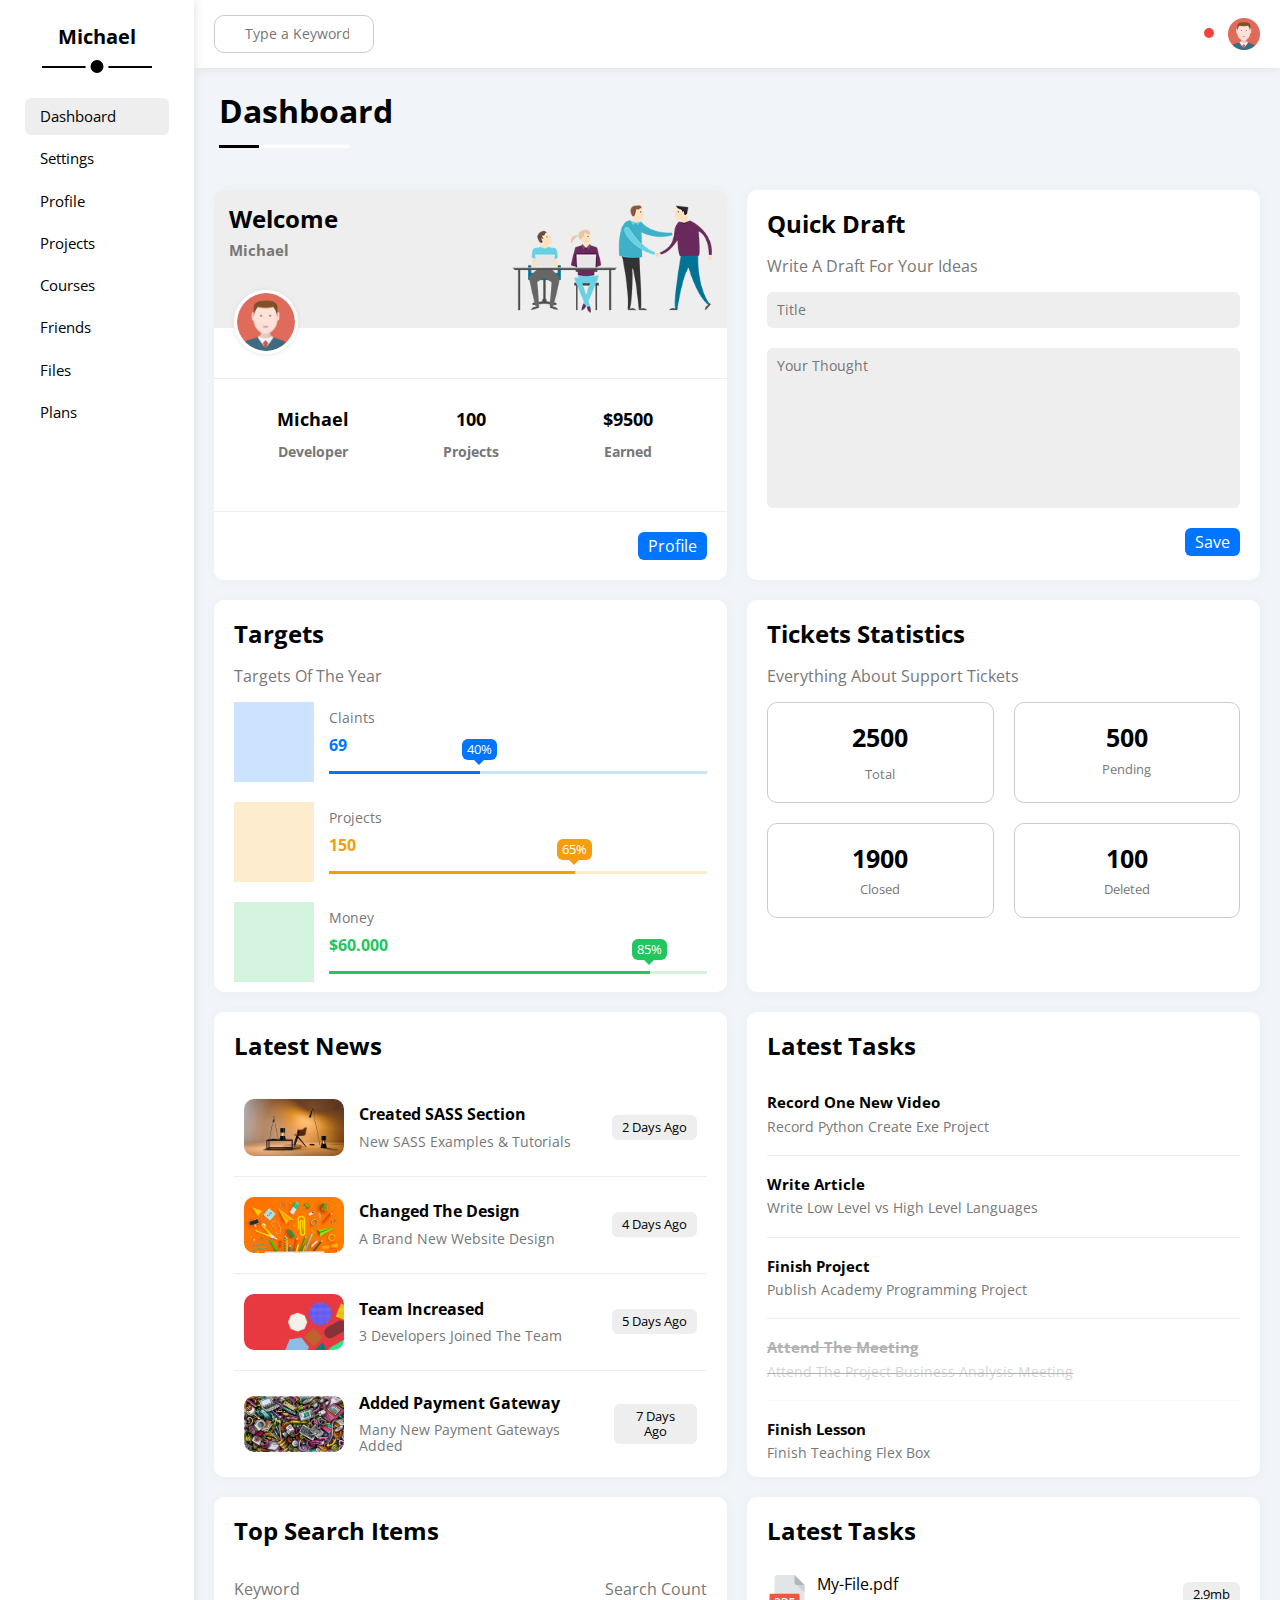
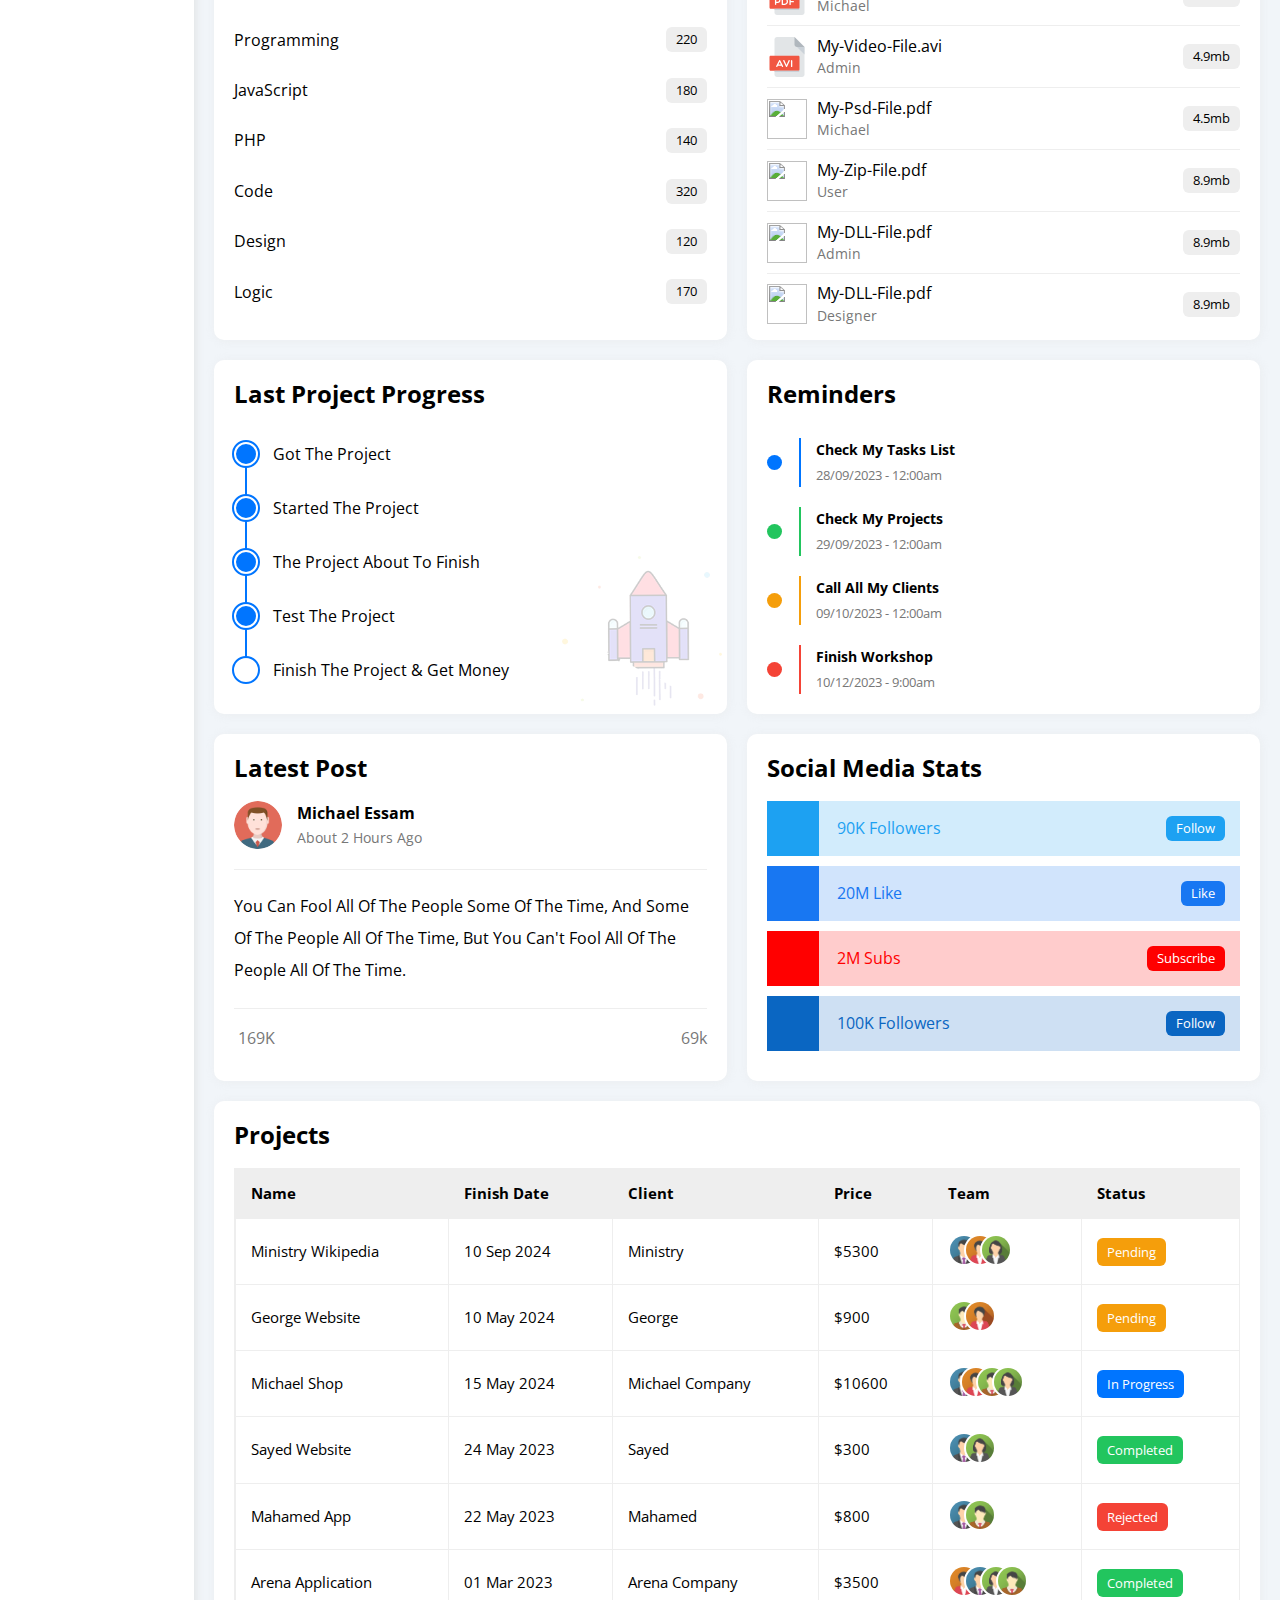
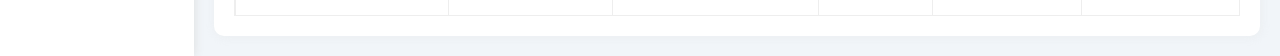
==== index.html @ 34b9e9d9 "Add files via upload" ====
<!DOCTYPE html>
<html lang="en">

<head>
    <meta charset="UTF-8">
    <meta name="viewport" content="width=device-width, initial-scale=1.0">
    <title>Dashboard</title>
    <link rel="stylesheet" href="https://cdnjs.cloudflare.com/ajax/libs/font-awesome/6.4.0/css/all.min.css"
        integrity="sha512-iecdLmaskl7CVkqkXNQ/ZH/XLlvWZOJyj7Yy7tcenmpD1ypASozpmT/E0iPtmFIB46ZmdtAc9eNBvH0H/ZpiBw=="
        crossorigin="anonymous" referrerpolicy="no-referrer" />
    <link rel="stylesheet" href="master.css/normalize.css">
    <link rel="stylesheet" href="master.css/master.css">
    <link rel="stylesheet" href="master.css/framework.css">
    <link href="https://fonts.googleapis.com/css2?family=Open+Sans:wght@300;500&;display=swap" rel="stylesheet">
</head>

<body class="d-flex">
    <!-- sidepar -->
    <div class="side bg-white relative">
        <h2 class="p-0 t-center f-20 m-0">Michael</h2>
        <ul>
            <ul>
                <li>
                    <a href="index.html" class="active  c-black p-10 f-15 d-block br-6"> <i
                            class="fa-regular fa-chart-bar fa-fw"></i>
                        <span>Dashboard</span></a>
                </li>
                <li>
                    <a href="settings.html" class=" c-black p-10 f-15 d-block br-6"><i
                            class="fa-solid fa-gear fa-fw"></i>
                        <span>Settings</span></a>
                </li>
                <li>
                    <a href="profile.html" class=" c-black p-10 f-15 d-block br-6"> <i
                            class=" fa-regular fa-user fa-fw"></i>
                        <span>Profile</span></a>
                </li>
                <li>
                    <a href="projects.html" class="c-black p-10 f-15 d-block br-6"> <i
                            class=" fa-solid fa-diagram-project fa-fw"></i>
                        <span>Projects</span></a>
                </li>
                <li>
                    <a href="courses.html" class="c-black p-10 f-15 d-block br-6"> <i
                            class=" fa-solid fa-graduation-cap fa-fw"></i>
                        <span>Courses</span></a>
                </li>
                <li>
                    <a href="friends.html" class="c-black p-10 f-15 d-block br-6"> <i
                            class=" fa-regular fa-circle-user fa-fw"></i>
                        <span>Friends</span></a>
                </li>
                <li>
                    <a href="files.html" class="c-black p-10 f-15 d-block br-6"> <i
                            class=" fa-regular fa-file fa-fw"></i>
                        <span>Files</span></a>
                </li>
                <li>
                    <a href="plans.html" class="c-black p-10 f-15 d-block br-6"> <i
                            class=" fa-regular fa-credit-card fa-fw"></i>
                        <span>Plans</span></a>
                </li>
            </ul>
    </div>
    <!-- content -->
    <div class="content w-full">
        <header class="bg-white f-space align-c p-15">
            <div class="search relative">

                <input class="br-10 " type="search" placeholder="Type a Keyword ">
            </div>
            <div class="icon f-center"><span class=" relative"><i class="fa-regular fa-bell fa-lg "></i></span>
                <img src="img/avatar.png" alt="">
            </div>
        </header>
        <h1 class=" relative w-full p-20 m-5">Dashboard</h1>
        <div class="container ">
            <div class="wlc br-10 relative shadow">
                <div class="intro bg-eee p-15 f-space">
                    <h2 class="m-0">Welcome <span class="d-block f-15 mt-10 c-777">Michael</span></h2>
                    <img class="hide-mob" src="img/welcome.png" alt="">
                </div>
                <img class=" br-50 absolute" src="img/avatar.png" alt="">
                <div class="pt-50 pb-20 bg-white">
                    <div class=" f-center p-30 gap-20 info mob-block mob-c">
                        <span class="f-18 t-center"> Michael <span
                                class=" mt-15 c-777 f-14 d-block mb-20">Developer</span></span>
                        <span class="f-18 t-center"> 100 <span
                                class=" mt-15 c-777 f-14 d-block mb-20">Projects</span></span>
                        <span class="f-18 t-center"> $9500 <span
                                class=" mt-15 c-777 f-14 d-block mb-20">Earned</span></span>
                    </div>
                    <a href="" class=" bg-blue btn-1 c-white d-block">Profile</a>
                </div>
            </div>
            <div class="quick bg-white br-10 pb-10  p-20 shadow">
                <h2 class="mt-0">Quick Draft</h2>
                <p class="c-777">Write A Draft For Your Ideas</p>
                <form class="" action="">
                    <input class="d-block mb-20 w-full p-10 f-14 bg-eee br-6" type="text" placeholder="Title">
                    <textarea class="d-block mb-20 w-full p-10 f-14 bg-eee br-6" placeholder="Your Thought"></textarea>
                    <input type="submit" value="Save" class="bg-blue btn-1 c-white d-block">
                </form>
            </div>
            <div class="targets bg-white br-10 pb-10  p-20 shadow">
                <h2 class="mt-0">Targets</h2>
                <p class="c-777">Targets Of The Year</p>
                <div class="target-row blue mb-20 align-c">
                    <div class=" icon  f-center"><i class="fa-solid fa-user fa-lg c-blue"></i></div>
                    <div class="info">
                        <p class="c-777 f-14 m-0 ">Claints</p>
                        <p class="f-bold c-blue  mt-10">69</p>
                        <div class="  prog w-full ">
                            <span class="d-block bg-blue relative" style="width: 40%;"><span
                                    class="br-6 bg-blue absolute">40%</span></span>
                        </div>
                    </div>
                </div>
                <div class="target-row mb-20 orange align-c">
                    <div class=" icon  f-center"><i class="fa-solid fa-code fa-lg c-orange"></i></div>
                    <div class="info">
                        <p class="c-777 f-14 m-0 ">
                            Projects</p>
                        <p class="f-bold c-orange mt-10">150</p>
                        <div class="  prog w-full ">
                            <span class="d-block bg-orange relative" style="width: 65%;"><span
                                    class="br-6 bg-orange absolute">65%</span></span>
                        </div>
                    </div>
                </div>
                <div class="target-row green align-c">
                    <div class=" icon  f-center"><i class="fa-solid fa-dollar-sign fa-lg c-green"></i></div>
                    <div class="info">
                        <p class="c-777 f-14 m-0 ">Money</p>
                        <p class="f-bold c-green mt-10">$60.000</p>
                        <div class=" prog w-full ">
                            <span class="d-block bg-green relative" style="width: 85%;"><span
                                    class="br-6 bg-green absolute">85%</span></span>
                        </div>
                    </div>
                </div>
            </div>
            <!-- statistics -->
            <div class="statistics bg-white br-10 pb-10  p-20 shadow">
                <h2 class="mt-0">Tickets Statistics </h2>
                <p class="c-777">Everything About Support Tickets</p>
                <div class="cont gap-20 d-grid ">
                    <div class="box br-10 t-center p-20">
                        <i class="fa-regular fa-rectangle-list fa-2x mb-15 c-orange">
                        </i>
                        <p class="f-bold f-25 m-0">2500</p>
                        <span class="d-block f-13 mt-15 c-777">Total</span>
                    </div>
                    <div class="box br-10 t-center p-20">
                        <i class="fa-solid fa-spinner fa-2x mb-15 c-blue"></i>
                        <p class="f-bold f-25 m-0">500</p>
                        <span class="d-block f-13 mt-10 c-777">Pending</span>
                    </div>
                    <div class="box br-10 t-center p-20">
                        <i class="fa-regular fa-circle-check fa-2x mb-15 c-green"></i>
                        <p class="f-bold f-25 m-0">1900</p>
                        <span class="d-block f-13 mt-10 c-777">Closed</span>
                    </div>
                    <div class="box br-10 t-center p-20">
                        <i class="fa-regular fa-rectangle-xmark fa-2x mb-15 c-red"></i>
                        <p class="f-bold f-25 m-0">100</p>
                        <span class="d-block f-13 mt-10 c-777">Deleted</span>
                    </div>
                </div>
            </div>
            <!-- News -->
            <div class="news bg-white br-10   p-20 shadow">
                <h2 class="mt-0">Latest News</h2>
                <div class="cont">
                    <div class="box align-c gap-15 ">
                        <img class="br-10" src="img/news-01.png" alt="">
                        <div class="text">
                            <p class="f-bold m-0">Created SASS Section</p>
                            <span class="d-block mt-10 f-14 c-777">New SASS Examples & Tutorials</span>
                        </div>
                        <p class="btn-1 f-13 bg-eee w-fit t-center ">2 Days Ago</p>
                    </div>
                    <div class="box align-c gap-15">
                        <img class="br-10" src="img/news-02.png" alt="">
                        <div class="text">
                            <p class="f-bold m-0">Changed The Design</p>
                            <span class="d-block mt-10 f-14 c-777">A Brand New Website Design</span>
                        </div>
                        <p class="btn-1 f-13 bg-eee w-fit t-center ">4 Days Ago</p>
                    </div>
                    <div class="box align-c gap-15">
                        <img class="br-10" src="img/news-03.png" alt="">
                        <div class="text">
                            <p class="f-bold m-0">Team Increased</p>
                            <span class="d-block mt-10 f-14 c-777">3 Developers Joined The Team</span>
                        </div>
                        <p class=" btn-1 f-13 bg-eee w-fit t-center ">5 Days Ago</p>
                    </div>
                    <div class="box align-c gap-15 ">
                        <img class="br-10" src="img/news-04.png" alt="">
                        <div class="text">
                            <p class="f-bold m-0">Added Payment Gateway</p>
                            <span class="d-block mt-10 f-14 c-777">Many New Payment Gateways Added</span>
                        </div>
                        <p class=" btn-1 f-13 bg-eee w-fit t-center ">7 Days Ago</p>
                    </div>
                </div>
            </div>
            <!-- Tasks -->
            <div class="tasks bg-white br-10 pb-10  p-20 shadow">
                <h2 class="mt-0">Latest Tasks </h2>
                <div class="box f-space align-c mb-5">
                    <div class="text">
                        <p class="f-bold f-15 mb-5">Record One New Video</p>
                        <span class="c-777 f-14">Record Python Create Exe Project</span>
                    </div>
                    <i class="fa-regular fa-trash-can delete "></i>
                </div>
                <div class="box f-space align-c mb-5">
                    <div class="text">
                        <p class="f-bold mb-5 f-15 ">Write Article</p>
                        <span class="c-777 f-14">Write Low Level vs High Level Languages</span>
                    </div>
                    <i class="fa-regular fa-trash-can delete "></i>
                </div>
                <div class="box f-space align-c mb-5">
                    <div class="text">
                        <p class="f-bold f-15 mb-5">Finish Project</p>
                        <span class="c-777 f-14">Publish Academy Programming Project</span>
                    </div>
                    <i class="fa-regular fa-trash-can delete "></i>
                </div>
                <div class="box f-space align-c mb-5">
                    <div class="text">
                        <p class="f-bold f-15 mb-5">Attend The Meeting</p>
                        <span class="c-777 f-14">Attend The Project Business Analysis Meeting</span>
                    </div>
                    <i class="fa-regular fa-trash-can delete "></i>
                </div>
                <div class="box f-space align-c mb-5">
                    <div class="text">
                        <p class="f-bold f-15 mb-5">Finish Lesson</p>
                        <span class="c-777 f-14">Finish Teaching Flex Box</span>
                    </div>
                    <i class="fa-regular fa-trash-can delete "></i>
                </div>
            </div>
            <!-- Search Items -->
            <div class="search-items bg-white br-10 pb-10  p-20 shadow">
                <h2 class="mt-0">Top Search Items </h2>
                <div class="search-row-head f-space align-c c-777">
                    <p>Keyword</p>
                    <span>Search Count</span>
                </div>
                <div class="search-row f-space align-c ">
                    <p>Programming</p>
                    <span class="btn-1 f-13 bg-eee">220</span>
                </div>
                <div class="search-row f-space align-c ">
                    <p>JavaScript</p>
                    <span class="btn-1 f-13 bg-eee">180</span>
                </div>
                <div class="search-row f-space align-c ">
                    <p>PHP</p>
                    <span class="btn-1 f-13 bg-eee">140</span>
                </div>
                <div class="search-row f-space align-c ">
                    <p>Code</p>
                    <span class="btn-1 f-13 bg-eee">320</span>
                </div>
                <div class="search-row f-space align-c ">
                    <p>Design</p>
                    <span class="btn-1 f-13 bg-eee">120</span>
                </div>
                <div class="search-row f-space align-c ">
                    <p>Logic</p>
                    <span class="btn-1 f-13 bg-eee">170</span>
                </div>
            </div>
            <!-- Uploads -->
            <div class="uploads bg-white br-10 pb-10  p-20 shadow">
                <h2 class="mt-0">Latest Tasks </h2>
                <div class="cont">
                    <div class="box align-c f-space ">
                        <div class=" d-flex">
                            <img src="img/pdf.svg" alt="">
                            <div class="text">
                                <p class=" m-0">My-File.pdf</p>
                                <span class="d-block mt-5 f-14 c-777">Michael</span>
                            </div>
                        </div>
                        <p class="btn-1 f-13 bg-eee w-fit t-center ">2.9mb</p>
                    </div>
                    <div class="box align-c f-space">
                        <div class=" d-flex">
                            <img src="img/avi.svg" alt="">
                            <div class="text">
                                <p class=" m-0">My-Video-File.avi</p>
                                <span class="d-block mt-5 f-14 c-777">Admin</span>
                            </div>
                        </div>
                        <p class="btn-1 f-13 bg-eee w-fit t-center ">4.9mb</p>
                    </div>
                    <div class="box align-c f-space">
                        <div class=" d-flex">
                            <img src="img/Psd.svg" alt="">
                            <div class="text">
                                <p class=" m-0">My-Psd-File.pdf</p>
                                <span class="d-block mt-5 f-14 c-777">Michael</span>
                            </div>
                        </div>
                        <p class=" btn-1 f-13 bg-eee w-fit t-center ">4.5mb</p>
                    </div>
                    <div class="box align-c f-space ">
                        <div class=" d-flex">
                            <img src="img/Zip.svg" alt="">
                            <div class="text">
                                <p class=" m-0">My-Zip-File.pdf</p>
                                <span class="d-block mt-5 f-14 c-777">User</span>
                            </div>
                        </div>
                        <p class=" btn-1 f-13 bg-eee w-fit t-center ">8.9mb</p>
                    </div>
                    <div class="box align-c f-space ">
                        <div class=" d-flex">
                            <img src="img/DLL.svg" alt="">
                            <div class="text">
                                <p class=" m-0">My-DLL-File.pdf</p>
                                <span class="d-block mt-5 f-14 c-777">Admin</span>
                            </div>
                        </div>
                        <p class=" btn-1 f-13 bg-eee w-fit t-center ">8.9mb</p>
                    </div>
                    <div class="box align-c f-space ">
                        <div class=" d-flex">
                            <img src="img/Eps.svg" alt="">
                            <div class="text">
                                <p class=" m-0">My-DLL-File.pdf</p>
                                <span class="d-block mt-5 f-14 c-777">Designer</span>
                            </div>
                        </div>
                        <p class=" btn-1 f-13 bg-eee w-fit t-center ">8.9mb</p>
                    </div>

                </div>
            </div>
            <!-- Last Project  -->
            <div class="last-project bg-white br-10 p-20 pb-15 shadow relative">
                <h2 class="mt-0 ">Last Project Progress</h2>
                <ul class="relative">
                    <li class="p-15 align-c ">Got The Project</li>
                    <li class="p-15 align-c ">Started The Project</li>
                    <li class="p-15 align-c ">The Project About To Finish</li>
                    <li class="p-15 align-c ">Test The Project</li>
                    <li class="p-15 align-c ">Finish The Project & Get Money</li>
                </ul>
                <img class="absolute hide-mob" src="img/project.png" alt="">
            </div>
            <!-- Reminders -->
            <div class="reminders bg-white br-10 p-20 shadow">
                <h2 class="mt-0 mb-30">Reminders</h2>
                <div class="reminders-row align-c mb-20 mt-15">
                    <div class="box-one">
                        <div class="ball bg-blue"></div>
                    </div>
                    <div class="reminders-txt ">
                        <p class="f-bold f-14 m-0 ">Check My Tasks List</p>
                        <span class="d-block c-777 f-13 mt-10">28/09/2023 - 12:00am</span>
                    </div>
                </div>
                <div class="reminders-row align-c mb-20">
                    <div class="box-two">
                        <div class="ball bg-green"></div>
                    </div>
                    <div class="reminders-txt ">
                        <p class="f-bold f-14 m-0 ">Check My Projects</p>
                        <span class="d-block c-777 f-13 mt-10">29/09/2023 - 12:00am</span>
                    </div>
                </div>
                <div class="reminders-row align-c mb-20">
                    <div class="box-three">
                        <div class="ball bg-orange"></div>
                    </div>
                    <div class="reminders-txt ">
                        <p class="f-bold f-14 m-0 ">Call All My Clients</p>
                        <span class="d-block c-777 f-13 mt-10">09/10/2023 - 12:00am</span>
                    </div>
                </div>
                <div class="reminders-row align-c ">
                    <div class="box-four">
                        <div class="ball bg-red"></div>
                    </div>
                    <div class="reminders-txt ">
                        <p class="f-bold f-14 m-0 ">Finish Workshop</p>
                        <span class="d-block c-777 f-13 mt-10">10/12/2023 - 9:00am</span>
                    </div>
                </div>
            </div>
            <!-- Post -->
            <div class="post  bg-white br-10 p-20 shadow">
                <h2 class="mt-0 ">Latest Post</h2>
                <div class="acc align-c">
                    <img class="br-50 mr-15" src="img/avatar.png" alt="">
                    <div class="acc-name">
                        <p class="f-bold m-0 mb-5">Michael Essam</p>
                        <span class="c-777 f-14 ">About 2 Hours Ago</span>
                    </div>
                </div>
                <p class="pt-20 pb-20 mt-20 mb-20 mob-c">
                    You Can Fool All Of The People Some Of The Time, And Some Of The People All Of The Time, But You
                    Can't Fool All Of The People All Of The Time.
                </p>
                <div class="likes f-space m-0 p-0 ">
                    <p class="c-777 m-0 "><span><i class="fa-regular fa-heart"></i></span>169K</p>
                    <p class="c-777 m-0"><span><i class="fa-regular fa-comments"></i></span>69k</p>
                </div>
            </div>
            <!-- Social Media -->
            <div class="social-media  bg-white br-10 p-20 shadow">
                <h2 class="mt-0 ">Social Media Stats</h2>
                <div class="box twitter relative align-c w-full  f-space pl-10 mb-10">
                    <i class="fa-brands fa-twitter fa-2x c-white h-full f-center absolute p-15"></i>
                    <span>90K Followers</span>
                    <a class="btn-1 c-white f-13" href="">Follow</a>
                </div>
                <div class="box facebook relative align-c w-full  f-space pl-10 mb-10">
                    <i class="fa-brands fa-facebook-f fa-2x c-white h-full f-center absolute p-15"></i>
                    <span>20M Like</span>
                    <a class="btn-1 c-white f-13" href="">Like</a>
                </div>
                <div class="box youtube relative align-c w-full  f-space pl-10 mb-10">
                    <i class="fa-brands fa-youtube fa-2x c-white h-full f-center absolute p-15"></i>
                    <span>2M Subs</span>
                    <a class="btn-1 c-white f-13" href="">Subscribe</a>
                </div>
                <div class="box linkedin relative align-c w-full  f-space pl-10 mb-10">
                    <i class="fa-brands fa-linkedin fa-2x c-white h-full f-center absolute p-15"></i>
                    <span>100K Followers</span>
                    <a class="btn-1 c-white f-13" href="">Follow</a>
                </div>
            </div>
        </div>
        <!-- table -->
        <div class="projects bg-white p-20 br-10 m-20 shadow">
            <h2 class="mt-0 ">Projects</h2>
            <div class="responsive">
                <table class="f-15 w-full">
                    <thead>
                        <tr>
                            <th class="bg-eee">Name</th>
                            <th class="bg-eee">Finish Date</th>
                            <th class="bg-eee">Client</th>
                            <th class="bg-eee">Price</th>
                            <th class="bg-eee">Team</th>
                            <th class="bg-eee">Status</th>
                        </tr>
                    </thead>
                    <tbody>
                        <tr>
                            <td>Ministry Wikipedia</td>
                            <td>10 Sep 2024</td>
                            <td>Ministry</td>
                            <td>$5300</td>
                            <td>
                                <img src="img/team-01.png" alt="">
                                <img src="img/team-04.png" alt="">
                                <img src="img/team-02.png" alt="">
                            </td>
                            <td><span class="btn-1 c-white f-13 bg-orange">Pending</span></td>
                        </tr>
                        <tr>
                            <td>George Website </td>
                            <td>10 May 2024</td>
                            <td>George</td>
                            <td>$900</td>
                            <td><img src="img/team-03.png" alt="">
                                <img src="img/team-04.png" alt="">
                            </td>
                            <td><span class="btn-1 c-white f-13 bg-orange">Pending</span></td>
                        </tr>
                        <tr>
                            <td>Michael Shop</td>
                            <td>15 May 2024</td>
                            <td>Michael Company</td>
                            <td>$10600</td>
                            <td><img src="img/team-01.png" alt=""><img src="img/team-04.png" alt="">
                                <img src="img/team-03.png" alt=""> <img src="img/team-02.png" alt="">
                            </td>
                            <td><span class="btn-1 c-white f-13 bg-blue"> In Progress</span></td>
                        </tr>
                        <tr>
                            <td>Sayed Website</td>
                            <td>24 May 2023</td>
                            <td>Sayed</td>
                            <td>$300</td>
                            <td><img src="img/team-01.png" alt="">
                                <img src="img/team-02.png" alt="">
                            </td>
                            <td><span class="btn-1 c-white f-13 bg-green"> Completed</span></td>
                        </tr>
                        <tr>
                            <td>Mahamed App</td>
                            <td>22 May 2023</td>
                            <td>Mahamed</td>
                            <td>$800</td>
                            <td><img src="img/team-01.png" alt="">
                                <img src="img/team-03.png" alt="">
                            </td>
                            <td><span class="btn-1 c-white f-13 bg-red"> Rejected</span></td>
                        </tr>
                        <tr>
                            <td>Arena Application</td>
                            <td>01 Mar 2023</td>
                            <td>Arena Company</td>
                            <td>$3500</td>
                            <td><img src="img/team-04.png" alt="">
                                <img src="img/team-01.png" alt="">
                                <img src="img/team-02.png" alt="">
                                <img src="img/team-03.png" alt="">
                            </td>
                            <td><span class="btn-1 c-white f-13 bg-green"> Completed</span></td>
                        </tr>
                    </tbody>
                </table>
            </div>
        </div>
    </div>
</body>

</html>
---- master.css/master.css ----
* {
    box-sizing: border-box;
}

li {
    display: list-item;
    text-align: -webkit-match-parent;
}

ul {
    list-style: none;
    padding: 0;
}

::-webkit-scrollbar {
    width: 14px;
}

::-webkit-scrollbar-track {
    background-color: white;
}

::-webkit-scrollbar-thumb {
    background-color: var(--blue-color);
    transition: .3s;
}

::-webkit-scrollbar-thumb:hover {
    background-color: var(--blue-alt-color);
}

body {
    font-family: "Open Sans", sans-serif;
    margin: 0;
    background-color: #f1f5f9
}

:root {
    --blue-color: #0075ff;
    --blue-alt-color: #0d69d5;
    --orange-color: #f59e0b;
    --green-color: #22c55e;
    --red-color: #f44336;
    --grey-color: #888;
}

html {
    scroll-behavior: smooth;
}

ul {
    list-style: none;
    margin: 0;
    padding: 0;
}

a {
    text-decoration: none;
}

.container {
    display: grid;
    grid-template-columns: repeat(auto-fill, minmax(450px, 1fr));
    gap: 20px;
    margin-left: 20px;
    margin-right: 20px;
    margin-top: 40px;
    margin-bottom: 20px;
}

@media(max-width:768px) {
    .container {
        grid-template-columns: minmax(200px, 1fr);
        margin-left: 10px;
        margin-right: 10px;
    }
}


/* side par */
.side {
    width: 220px;
    box-shadow: 0 0 10px #DDD;
    padding: 25px;
    transition: .4s;
}

@media(max-width:767px) {
    .side {
        width: fit-content;
        text-align: center;
        padding: 25px 5px;
    }
}

.side>h2 {
    margin-bottom: 50px;
    position: relative;
}

.side h2::before,
.side h2::after {
    content: "";
    position: absolute;
    left: 50%;
    transform: translateX(-50%);
    background-color: black;
}

.side h2::before {
    height: 2px;
    width: 110px;
    bottom: -20px;
}

.side h2::after {
    width: 13px;
    height: 13px;
    border-radius: 50%;
    border: white solid 5px;
    bottom: -30px;
}

.side ul {
    flex-wrap: wrap;
}

@media(max-width:767px) {
    .side>h2 {
        font-size: 13px;
    }

    .side h2::before,
    .side h2::after {
        display: none;
    }
}

.side ul li a {
    margin-bottom: 5px;
    transition: .4s;
}

.side ul li a span {
    transition: .4s;
}

.side ul li a:hover {
    background-color: #eee;
}

.side ul li .active {
    background-color: #eee;
}

.side ul li a i {
    margin-right: 5px;
}

@media(max-width:767px) {
    .side ul li a span {
        display: none;
    }
}

/* <!-- content --> */
.content {
    overflow: hidden;
}

.content header {
    box-shadow: 0 0 10px #DDD;
}

.content header input {
    border: 1px solid #ccc;
    width: 160px;
    transition: 0.3s;
    padding: 10px;
    padding-left: 30px;
    margin-left: 5px;
    font-size: 14px;
}

.content header .search::before {
    font-family: var(--fa-style-family-classic);
    content: "\f002";
    font-weight: 900;
    position: absolute;
    color: var(--grey-color);
    top: 50%;
    transform: translateY(-50%);
    left: 15px;
    font-size: 14px;
}

.content header input:focus::placeholder {
    opacity: 0;
}

.content header input:focus {
    outline: none;
    width: 190px;
}

.content header .icon {
    gap: 20px;
    margin-right: 5px;
}

.content header .icon span {
    cursor: pointer;
}

.content header .icon span::after {
    content: "";
    top: -6px;
    position: absolute;
    right: -6px;
    background-color: var(--red-color);
    width: 10px;
    height: 10px;
    border-radius: 50%;
}

.content header .icon img {
    width: 32px;
    cursor: pointer;
    height: 32px;
}

/* title */
.content>h1 {
    width: 99%;
}

.content>h1::before,
.content>h1::after {
    content: "";
    height: 3px;
    position: absolute;
    bottom: 2px;
    left: 20px;
}

.content>h1::before {
    background-color: white;
    width: 130px;
}

.content>h1::after {
    background-color: black;
    width: 40px;
}

/* wlc */
.wlc {
    overflow: hidden;
}

.wlc .intro img {
    width: 200px;

}

.wlc>img {
    width: 64px;
    height: 64px;
    border: solid white 3px;
    top: 100px;
    left: 20px;
    box-shadow: 0 0 5px #DDD;
}

.wlc .info {
    margin-bottom: 20px;
    border-top: solid #eee 1px;
    border-bottom: solid #eee 1px;
}

.wlc .info>span {
    flex: 1;
    font-weight: bold;
}

.wlc a {
    margin: 0 20px 0px auto;
    transition: .3s;
}

.wlc a:hover {
    background-color: var(--blue-alt-color);
}

@media(max-width:767px) {
    .wlc>img {
        top: 85px;
        left: 50%;
        transform: translateX(-50%);
    }

    .wlc .intro {
        padding-bottom: 50px;
    }
}

/* quick */
.quick form input[type="text"],
.quick form textarea,
.quick form input[type="submit"] {
    border: none;
}

.quick form textarea {
    min-height: 160px;
    resize: none;
}

.quick form input[type="text"]:focus,
.quick form textarea:focus {
    outline: none;
}

.quick form input[type="text"]:focus::placeholder,
.quick form textarea:focus::placeholder {
    opacity: 0;
}

.quick form input[type="submit"] {
    margin: 0 0px 0px auto;
    transition: .3s;
    cursor: pointer;
}

.quick form input[type="submit"]:hover {
    background-color: var(--blue-alt-color);
}

/* target */
.targets .target-row .icon {
    width: 80px;
    height: 80px;
    margin-right: 15px;
}

.targets .target-row .info {
    flex: 1;
}

.targets .target-row .info .prog {
    height: 3px;
}

.targets .target-row .info .prog>span {

    height: 100%;
    left: 0;
}

.targets .target-row .info .prog>span span {
    right: -16.9px;
    top: -32px;
    padding: 3px 5px;
    color: white;
    font-size: 13px;
}

.targets .target-row .info .prog>span span::after {
    content: "";
    position: absolute;
    right: 13px;
    bottom: -10px;

    border-width: 5px;
    border-style: solid;
}

.blue .prog>span span::after {
    border-top-color: var(--blue-color);
}

.orange .prog>span span::after {
    border-top-color: var(--orange-color);
}

.green .prog>span span::after {
    border-top-color: var(--green-color);
}

.blue .prog,
.blue .icon {
    background-color: rgb(0 117 255 / 20%);
}

.orange .prog,
.orange .icon {
    background-color: rgb(245 158 11 / 20%);
}

.green .prog,
.green .icon {
    background-color: rgb(34 197 94 / 20%);
}

/* statistics */
.statistics .cont {
    grid-template-columns: repeat(auto-fill, minmax(200px, 1fr));
}

@media (min-width:917px) {
    .statistics .cont {
        grid-template-columns: repeat(2, 1fr);
    }
}

.statistics .cont .box {
    border: 1px solid #ccc;
}

/* news */
.news img {
    width: 100px;

}

.news .box {
    padding: 20px 10px;
    border-bottom: 1px solid #eee;
}

.news .box:last-child {
    border: none;
    padding-bottom: 0;
}

.news .box .text {
    flex-grow: 2;
}

@media (max-width:767px) {
    .news .box {
        flex-direction: column;
        text-align-last: center;
    }

    .news .box>p {
        margin: 0;
    }
}

/* <!-- Tasks --> */
.tasks .box:not(:last-of-type) {
    border-bottom: solid 1px #eee;
    padding-bottom: 20px;
}

.tasks .box:nth-child(5) {
    opacity: .3;
}

.tasks .box:nth-child(5) .text {
    text-decoration: line-through;
}

.tasks .delete {
    margin-right: 10px;
    transition: .4s;
    cursor: pointer;
}

.tasks .delete:hover {
    color: var(--red-color);
}

/* <!-- uploads --> */
.uploads .box {
    padding: 5px 0;
    border-bottom: 1px solid #eee;
}

.uploads .box img {
    width: 40px;
    height: 40px;
    margin-right: 10px;
}

.uploads .box:last-child {
    border: none;
    padding-bottom: 0;
}

/* <!-- Last Project  --> */
.last-project {
    padding-bottom: 0;
}

.last-project ul::before {
    content: "";
    height: 80%;
    position: absolute;
    width: 2px;
    left: 11px;
    top: 22px;
    background-color: var(--blue-color);
}

.last-project ul li {
    padding-left: 0;
}

.last-project ul li::before {
    content: "";
    width: 20px;
    height: 20px;
    display: inline-block;
    background-color: var(--blue-color);
    border-radius: 50%;
    border: white solid 2px;
    outline: solid var(--blue-color) 2px;
    margin-right: 15px;
    z-index: 1;
}

.last-project ul li:last-of-type:before {
    background-color: white;
}

.last-project ul li:nth-child(4):before {
    animation: ball 1.7s infinite linear;
}

.last-project img {
    right: 5px;
    bottom: 5px;
    width: 160px;
    opacity: 0.2;
}

/* reminders */
.reminders .box-one,
.reminders .box-two,
.reminders .box-three,
.reminders .box-four {
    padding: 17px;
    padding-left: 0;
    margin-right: 15px;
    border-right: solid 2px;
}

.reminders .box-one {
    border-color: var(--blue-color);
}

.reminders .box-two {
    border-color: var(--green-color);
}

.reminders .box-three {
    border-color: var(--orange-color);
}

.reminders .box-four {
    border-color: var(--red-color);
}

.reminders .ball {
    width: 15px;
    height: 15px;
    border-radius: 50%;

}

/* <!-- Post --> */


.post .acc img {
    width: 48px;
    height: 48px
}

.post>p {
    min-height: 140px;
    border-top: solid #EEE 1px;
    border-bottom: solid #EEE 1px;
    line-height: 2;

}

.post .likes i {
    margin-right: 4px;
}

/* <!-- Social Media --> */
.social-media .box {
    padding: 15px 15px 15px 70px;
}

.social-media .box i {
    left: 0;
    top: 0;
    width: 52px;
    transition: 0.3s;
}

.social-media .box i:hover {
    transform: rotate(5deg);
}

.social-media .twitter {
    background-color: rgb(29 161 242 / 20%);
}

.social-media .twitter i,
.social-media .twitter a {
    background-color: #1da1f2;
}

.social-media .twitter span {
    color: #1da1f2;
}

.social-media .facebook {
    background-color: rgb(24 119 242 / 20%);
}

.social-media .facebook i,
.social-media .facebook a {
    background-color: #1877f2;
}

.social-media .facebook span {
    color: #1877f2;
}

.social-media .youtube {
    background-color: rgb(255 0 0 / 20%);
}

.social-media .youtube i,
.social-media .youtube a {
    background-color: #ff0000;
}

.social-media .youtube span {
    color: #ff0000;
}

.social-media .linkedin {
    background-color: rgb(10 102 194 / 20%);
}

.social-media .linkedin i,
.social-media .linkedin a {
    background-color: #0a66c2;
}

.social-media .linkedin span {
    color: #0a66c2;
}

/* <!-- table --> */

.projects .responsive {
    overflow-x: auto;
}

.projects .responsive table {
    border: solid #EEE 0.5px;
    min-width: 1000px;
    border-spacing: 0;
}

td,
th {
    padding: 15px;
    border-top: #eee solid 1px;
    border-left: 1px solid #eee;
    text-align: left;
    transition: 0.3s;
}

table td img {
    width: 32px;
    height: 32px;
    border-radius: 50%;
    padding: 2px;
    background-color: white;
}

table td img:not(:first-child) {
    margin-left: -20px;
}

.projects tbody tr:hover td {
    background-color: #faf7f7;
}

/* end index */
/* start settings */
.toggle-chack {
    -webkit-appearance: none;
    appearance: none;
}

.toggle-switch {
    width: 78px;
    height: 32px;
    border-radius: 16px;
    background-color: #ccc;
    position: relative;
    cursor: pointer;
    transition: 0.4s;
}

.toggle-switch::before {
    font-family: var(--fa-style-family-classic);
    content: "\f00d";
    font-weight: 900;
    position: absolute;
    left: 4px;
    width: 24px;
    height: 24px;
    border-radius: 50%;
    background-color: white;
    display: flex;
    justify-content: center;
    align-items: center;
    top: 4px;
    color: #aaa;
    transition: 0.4s;
}

.toggle-chack:checked+.toggle-switch {
    background-color: var(--blue-color);
}

.toggle-chack:checked+.toggle-switch::before {
    content: "\f00c";
    color: var(--blue-color);
    left: 50px;
}

/* <!-- start Site Control --> */
.control .close-message {
    width: 100%;
    height: 150px;
    margin-top: 15px;
    resize: none;
    font-size: 13px;
    border: 1px solid #eee;
}

.control .close-message:focus {
    outline: none;
}

.control .close-message:focus::placeholder {
    color: transparent;
}

/* <!-- end Site Control --> */
/* <!-- start General Info --> */
.general input {
    border: solid #eee 1px;
}

.general input::placeholder {
    font-size: 13px;
    color: #777;
}

.general input:focus {
    outline: none;
}

.general .email {
    cursor: no-drop;
    background-color: #f0f4f8;
    color: #bbb;
    display: inline-flex;
    width: calc(100% - 80px);
}

/* <!-- end General Info --> */

/* <!-- start Security Info --> */
.security-info>div:nth-last-child(2) {
    border-top: #eee 1px solid;
    border-bottom: #eee 1px solid;
    padding-top: 15px;
    padding-bottom: 15px;
}

/* <!-- end Security Info --> */
/* <!-- start Social Info --> */
.social-info input {
    border: #ccc solid 1px;
    border-radius: 0 6px 6px 0;
    height: 40px;
    padding-left: 10px;
    background-color: #f6f6f6;
}

.social-info input:focus {
    outline: none;
}

.social-info i {
    background-color: #f6f6f6;
    border-radius: 6px 0 0 6px;
    border: #ccc solid 1px;
    width: 40px;
    height: 40px;
    border-right: none;
    transition: .4s;
}

.social-info input::placeholder {
    font-size: 14px;
}

.social-info>div:focus-within i {
    color: black;
}

/* <!-- end Social Info --> */
/* <!-- start Widgets Control --> */
.widgets-control input[type="checkbox"] {
    -webkit-appearance: none;
    appearance: none;
}

.widgets-control label {
    padding-left: 30px;
    cursor: pointer;
}

.widgets-control label::before,
.widgets-control label::after {
    transition: .4s;
    border-radius: 4px;
    left: -3px;
    top: 6px;
    width: 14px;
    height: 14px;
    position: absolute;
}

.widgets-control label::before {
    content: "";
    border: var(--grey-color) 2px solid;
    left: -3px;
    top: 6px;
}

.widgets-control label::after {
    font-family: var(--fa-style-family-classic);
    content: "\f00c";
    font-weight: 900;
    display: flex;
    justify-content: center;
    align-items: center;
    color: white;
    font-size: 12px;
    width: 18px;
    height: 18px;
    transform: scale(0) rotate(360deg);
    background-color: var(--blue-color);
}

.widgets-control input[type="checkbox"]:checked+label:after {
    transform: scale(1);
}

.widgets-control input[type="checkbox"]:hover+label::before {
    border-color: var(--blue-alt-color);
}

/* <!-- end Widgets Control --> */
/* <!-- start Backup Manager--> */
.backup-manager input[type="radio"] {
    -webkit-appearance: none;
    appearance: none;
}

.backup-manager .date label {
    cursor: pointer;
}

.backup-manager .date label::before,
.backup-manager .date label::after {
    content: "";
    border-radius: 50%;
    position: absolute;
    top: 50%;
    transform: translateY(-50%);
    transition: .4s;
}

.backup-manager .date label::before {
    width: 18px;
    height: 18px;
    border: var(--grey-color) 2px solid;
    left: -10px;
    top: 50%;
    transform: translateY(-50%);
}

.backup-manager .date label::after {
    width: 12px;
    height: 12px;
    background-color: var(--blue-color);
    left: -5px;
    transform: scale(0);
}

.backup-manager .date input[type="radio"]:checked+label::after {
    transform: scale(1) translateY(-50%);
}

.backup-manager .date input[type="radio"]:checked+label::before {
    border-color: var(--blue-color);
}

.backup-manager .servers {
    padding-top: 30px;
    border-top: #eee 1px solid;
}

.backup-manager .servers>div {
    border: solid 2px #EEE;
    transition: 0.4s;
}

.backup-manager .servers>div label {
    cursor: pointer;
}

@media (max-width:767px) {
    .backup-manager .servers {
        flex-wrap: wrap;
        gap: 10px;
        padding-top: 20px;
    }
}

.backup-manager .servers input[type="radio"]:checked+.server {
    border-color: var(--blue-color);
    color: var(--blue-color);
}

/* <!-- end Backup Manager--> */
/* end settings */
/* Start Profile */
/* start overview */

.overview .pro-avatar {
    width: 300px;
    border-right: 1px solid #eee;
}


.overview .pro-avatar img {
    width: 120px;
    height: 120px;
    margin-bottom: 10px;
}

.overview .pro-avatar .level {
    height: 6px;
    overflow: hidden;
    margin: auto;
    width: 70%;
}

@media (max-width:992px) {
    .overview {
        flex-direction: column;
    }

    .overview .pro-avatar {
        border: none;
    }
}

.overview .info-box {
    flex-wrap: wrap;
    transition: .3s;
}

.overview .info-box:not(:last-child) {
    border-bottom: solid #eee 1px;
}

.overview .info-box:hover {
    background-color: #f9f9f9;
}


.overview .info-box>p {
    min-width: 250px;
}

.overview .toggle-switch {
    height: 20px;
}

.overview .toggle-switch::before {
    width: 12px;
    height: 12px;
    font-size: 9px;
}

.overview .toggle-chack:checked+.toggle-switch::before {
    left: 62px;
}

@media (max-width:767px) {
    .overview .pro-avatar {
        border: none;
    }

}

/* end overview */
/* Start other data */
.profile-page {
    padding: 20px;
    padding-top: 40px;
}

.other-data {
    gap: 20px;
}

.other-data .skills {
    flex-grow: 1;
}

.other-data .skills .skill-box {
    padding: 22px 0;
}

.other-data .skills .skill-box:not(:last-child) {
    border-bottom: solid 1px #eee;
}

.other-data .activities {
    flex-grow: 2;
}

.other-data .activities img {
    width: 64px;
    height: 64px;
    margin-right: 12px;
}

.other-data .activities .box {
    padding: 10px 0;
}

.other-data .activities .box:not(:last-child) {
    border-bottom: solid 1px #eee;
}

@media (min-width:992px) {
    .other-data .activities .date {
        text-align: right;
        margin-left: auto;
    }
}

@media (max-width:992px) {
    .profile-page {
        padding: 10px;
        padding-top: 40px;
    }

    .other-data {
        flex-direction: column;
        gap: 0px;
    }


    .other-data .activities .box {
        flex-direction: column;
        justify-content: center;
    }

    .other-data .activities .box img {
        margin: 0;
    }

    .other-data .activities .box .txt,
    .other-data .activities .box .date {
        text-align: center;
    }

    .other-data .activities .box p {
        margin: 12px;
    }

}

/* end other data */
/* end Profile */
/* Start projects */
.project-page {
    padding: 20px;
    padding-top: 40px;
    gap: 20px;
    grid-template-columns: repeat(auto-fill, minmax(500px, 1fr));
}

@media(max-width:768px) {
    .project-page {
        grid-template-columns: minmax(200px, 1fr);
        padding: 10px;
        gap: 10px;
        padding-top: 40px;
    }
}

.project-page .project {
    padding: 10px 15px 0px 15px;
}

.project-page .project p:first-child {
    text-align: right;
    margin-right: -5px;
}

.project-page .project img {
    width: 40x;
    height: 40px;
    border-radius: 50%;
    border: 2px solid white;
}

.project-page .project a:not(:first-child) {
    margin-left: -20px;
}

.project-page .project .teams a:hover {
    z-index: 1000;
    position: relative;
}

.project-page .project .tags {
    display: flex;
    justify-content: flex-end;
    padding-top: 20px;
    padding-bottom: 20px;
    border-top: #eee 1px solid;
    border-bottom: #eee 1px solid;
    gap: 5px;
}

@media (max-width:768px) {
    .project-page .project .tags {
        flex-direction: column;
        gap: 10px;
    }
}

.project-page .project .prog {
    height: 8px;
    width: 200px;
    overflow: hidden;
}

.project-page .project .prog span {
    height: 100%;
}

.project-page .project .info {
    padding: 20px 0;
}

@media (max-width:768px) {
    .project-page .project .info {
        flex-direction: column;
        gap: 15px;
    }
}

/* end projects */
/* start courses */

.courses-page {
    padding: 20px;
    padding-top: 40px;
    gap: 20px;
    grid-template-columns: repeat(auto-fill, minmax(300px, 1fr));
}

@media(max-width:768px) {
    .courses-page {
        grid-template-columns: repeat(auto-fill, minmax(200px, 1fr));
        padding: 10px;
        gap: 10px;
        padding-top: 40px;
    }
}

.courses-page .courses {
    overflow: hidden;
}

.courses-page .courses img:first-child {
    width: 64px;
    height: 64px;
    border-radius: 50%;
    border: 2px solid white;
    position: absolute;
    top: 20px;
    left: 20px;
}

.courses-page .courses .cover {
    width: 100%;
}

.courses-page .courses .text p {
    line-height: 1.8;
}

.courses-page .courses a {
    position: absolute;
    left: 50%;
    transform: translateX(-50%);
    top: -12px;
}

.courses-page .courses .info {
    border-top: solid #Eee 1px;
    padding: 15px 0;
}

/* end courses */
/* start friends */
.friends-page {
    padding: 20px;
    padding-top: 40px;
    gap: 20px;
    grid-template-columns: repeat(auto-fill, minmax(300px, 1fr));
}

@media(max-width:768px) {
    .friends-page {
        grid-template-columns: repeat(auto-fill, minmax(200px, 1fr));
        padding: 10px;
        gap: 10px;
        padding-top: 40px;
    }
}

.friends-page .contact {
    position: absolute;
    left: 12px;
    top: 12px;
}

.friends-page .contact i {
    background-color: #eee;
    border-radius: 50%;
    color: #666;
    font-size: 13px;
    padding: 10px;
    cursor: pointer;
    transition: .4s;
}

.friends-page .contact i:hover {
    background-color: var(--blue-color);
    color: white;
}

.friends-page img {
    width: 100px;
    height: 100px;
    margin: 20px auto 10px;
}

.friends-page .info {
    border-top: #Eee solid 1px;
    border-bottom: #Eee solid 1px;
    padding: 10px 0;
    margin: 15px 0;
    margin-bottom: 5px;
    font-size: 14px;
}

.friends-page .info i {
    margin-right: 5px;
}

.friends-page .info .vip {
    position: absolute;
    top: 25%;
    transform: translateY(-50%);
    right: 5px;
    font-size: 40px;
    opacity: .3;
}

/* start files */
.files-page {
    padding: 20px;
    padding-top: 40px;
    gap: 20px;
    align-items: flex-start;
}

.files-page .files-content {
    flex: 1;
    gap: 20px;
    grid-template-columns: repeat(auto-fill, minmax(230px, 1fr));
}

@media(max-width:768px) {
    .files-page {
        flex-direction: column-reverse;
        gap: 10px;
        align-items: normal;
    }

    .friends-page {
        padding: 10px;
        gap: 10px;
        padding-top: 40px;
    }

}

.files-page .files-content img {
    width: 64px;
    height: 64px;
    margin: 15px auto;
    transition: .3s;
}

.files-page .files-content .box:hover img {
    transform: rotate(6deg);
}

.files-page .files-content .box .info {
    border-top: #eee 1px solid;
}

.files-page .files-stat {
    min-width: 280px;
}

.files-page .files-stat .box {
    border: solid #eee 1px;
}

.files-page .files-stat .size {
    margin-left: auto;
}

.files-page .files-stat .icon {
    width: 40px;
    height: 40px;
    font-size: 16px;
    margin-right: 10px;
    border-radius: 2px;

}

.files-page .files-stat .blue {
    background: rgb(0 117 255 / 20%);
}

.files-page .files-stat .green {
    background: rgb(34 197 94 / 20%);
}

.files-page .files-stat .red {
    background: rgb(244 67 54 / 20%);
}

.files-page .files-stat .orange {
    background: rgb(245 158 11 / 20%);
}

.files-page .files-stat a {
    display: block;
    margin: 15px auto 0 auto;
    transition: .4s;
}

.files-page .files-stat a i {
    margin-right: 5px;
    font-size: 13px;
}

.files-page .files-stat a:hover {
    background-color: var(--blue-alt-color);
}

.files-page .files-stat a:hover i {
    animation: go-up .7s infinite;
}

/* end files */
/* Start Plans */
.plans-page {
    padding: 20px;
    padding-top: 40px;
    gap: 20px;
    grid-template-columns: repeat(auto-fill, minmax(450px, 1fr));
}

@media(max-width:768px) {
    .plans-page {
        grid-template-columns: repeat(auto-fill, minmax(250px, 1fr));
        padding: 10px;
        gap: 10px;
        padding-top: 40px;
    }
}

.plans-page .box {
    border: 3px solid white;
    outline: 3px solid transparent;
}

.plans-page .green .box {
    outline-color: var(--green-color);
}

.plans-page .blue .box {
    outline-color: var(--blue-color);
}

.plans-page .orange .box {
    outline-color: var(--orange-color);
}

.plans-page .box p {
    font-size: 40px;
    width: fit-content;
    margin: 10px auto 0;
}

.plans-page .box p span {
    position: absolute;
    top: -5px;
    left: -20px;
    font-size: 25px;
}

.plans-page ul li {
    padding: 15px 0;
    font-size: 15px;
}

.plans-page ul li i:first-child {
    margin-right: 10px;
    font-size: 18px;
}

.plans-page ul li:not(:last-child) {
    border-bottom: #eee 1px solid;
}

.plans-page ul li .info {
    margin-left: auto;
    color: gray;
}

/* End Plans */
/* end friends */
/* animation */
@keyframes ball {

    0%,
    40%,
    100% {
        background-color: white;
    }

    80% {
        background-color: var(--blue-color);
    }
}

@keyframes go-up {

    0%,
    100% {
        transform: translateY(2px);
    }

    50% {
        transform: translateY(-3px);
    }
}
---- master.css/framework.css ----
:root {
    --blue-color: #0075ff;
    --blue-alt-color: #0d69d5;
    --orange-color: #f59e0b;
    --green-color: #22c55e;
    --red-color: #f44336;
    --grey-color: #888;
}

/* display */
.d-flex {
    display: flex;
}

.d-none {
    display: none;
}

.d-block {
    display: block;
}

/* colors */
.bg-eee {
    background-color: #eee;
}

.bg-white {
    background-color: white;
}

.bg-grey {
    background-color: var(--grey-color);
}

.bg-orange {
    background-color: var(--orange-color);
}

.bg-red {
    background-color: var(--red-color);
}

.bg-green {
    background-color: var(--green-color);
}

.bg-blue {
    background-color: var(--blue-color);
}

.bg-eee {
    background-color: #eee;
}

.c-grey {
    color: var(--grey-color);
}

.c-777 {
    color: #777;
}

.c-black {
    color: black;
}

.c-blue {
    color: var(--blue-color);
}

.c-red {
    color: var(--red-color);
}

.c-orange {
    color: var(--orange-color);
}

.c-green {
    color: var(--green-color);
}

.c-white {
    color: white;
}


/* margin and padding */
.p-5 {
    padding: 5px;
}

.p-15 {
    padding: 15px;
}

.p-10 {
    padding: 10px;
}

.p-20 {
    padding: 20px;
}

.p-25 {
    padding: 25px;
}

.p-30 {
    padding: 30px;
}

.pt-15 {
    padding-top: 15px;
}

.pt-20 {
    padding-top: 20px;
}

.pt-30 {
    padding-top: 30px;
}

.pt-50 {
    padding-top: 50px;
}

.pt-70 {
    padding-top: 70px;
}




.pb-0 {
    padding-bottom: 0px;
}

.pb-10 {
    padding-bottom: 10px;
}

.pb-15 {
    padding-bottom: 15px;
}

.pb-20 {
    padding-bottom: 20px;
}

.pb-25 {
    padding-bottom: 25px;
}

.pb-0 {
    padding-bottom: 0px;
}

.pl-10 {
    padding-left: 10px;
}

.pl-15 {
    padding-left: 15px;
}

.pl-20 {
    padding-left: 20px;
}

.pl-30 {
    padding-left: 30px;
}

.m-0 {
    margin: 0px;
}

.m-5 {
    margin: 5px;
}

.m-15 {
    margin: 15px;
}

.m-20 {
    margin: 20px;
}


.mt-10 {
    margin-top: 10px;
}

.mt-0 {
    margin-top: 0;
}

.mt-5 {
    margin-top: 5px;
}

.mt-15 {
    margin-top: 15px;
}

.mt-20 {
    margin-top: 20px;
}

.mt-30 {
    margin-top: 30px;
}

.mr-15 {
    margin-right: 15px;
}

.mb-0 {
    margin-bottom: 0px;
}

.mb-5 {
    margin-bottom: 5px;
}

.mb-10 {
    margin-bottom: 10px;
}

.mb-15 {
    margin-bottom: 15px;
}

.mb-20 {
    margin-bottom: 20px;
}

.mb-25 {
    margin-bottom: 25px;
}

.mb-30 {
    margin-bottom: 30px;
}




/* fonts */
.f-12 {
    font-size: 12px;
}

.f-13 {
    font-size: 13px;
}

.f-14 {
    font-size: 14px;
}

.f-15 {
    font-size: 15px;
}

.f-14 {
    font-size: 14px;
}

.f-18 {
    font-size: 18px;
}

.f-20 {
    font-size: 20px;
}

.f-25 {
    font-size: 25px;
}

.f-30 {
    font-size: 30px;
}

.f-bold {
    font-weight: bold;
}

/* text */
.t-center {
    text-align: center;
}

/* flex */
.f-space {
    display: flex;
    justify-content: space-between;
}

.align-c {
    display: flex;
    align-items: center;
}

.f-center {
    display: flex;
    justify-content: center;
    align-items: center;
}

.gap-5 {
    gap: 5px;
}

.gap-10 {
    gap: 10px;
}

.gap-15 {
    gap: 15px;
}

.gap-20 {
    gap: 20px;
}

.gap-30 {
    gap: 30px;
}

/* grid */
.d-grid {
    display: grid;
}

/* width */
.w-full {
    width: 100%;
}

.w-50 {
    width: 50%;
}

.w-fit {
    width: fit-content;
}

.h-full {
    height: 100%;
}

/* position */
.relative {
    position: relative;
}

.absolute {
    position: absolute;
}

/* border-radius */
.br-6 {
    border-radius: 6px;
}

.br-10 {
    border-radius: 10px;
}

.br-50 {
    border-radius: 50%;
}

/* shadow */
.shadow {
    box-shadow: 1px 1px 10px rgb(221 221 221 / 30%);
}

/* mobaile */
@media(max-width:767px) {
    .mob-c {
        text-align: center;
    }

    .hide-mob {
        display: none;
    }

    .mob-block {
        display: block;
    }
}

/* bottom */
.btn-1 {
    padding: 5px 10px;
    width: fit-content;
    border-radius: 6px;
}

.btn-2 {
    padding: 10px 15px;
    width: fit-content;
    border-radius: 6px;
}
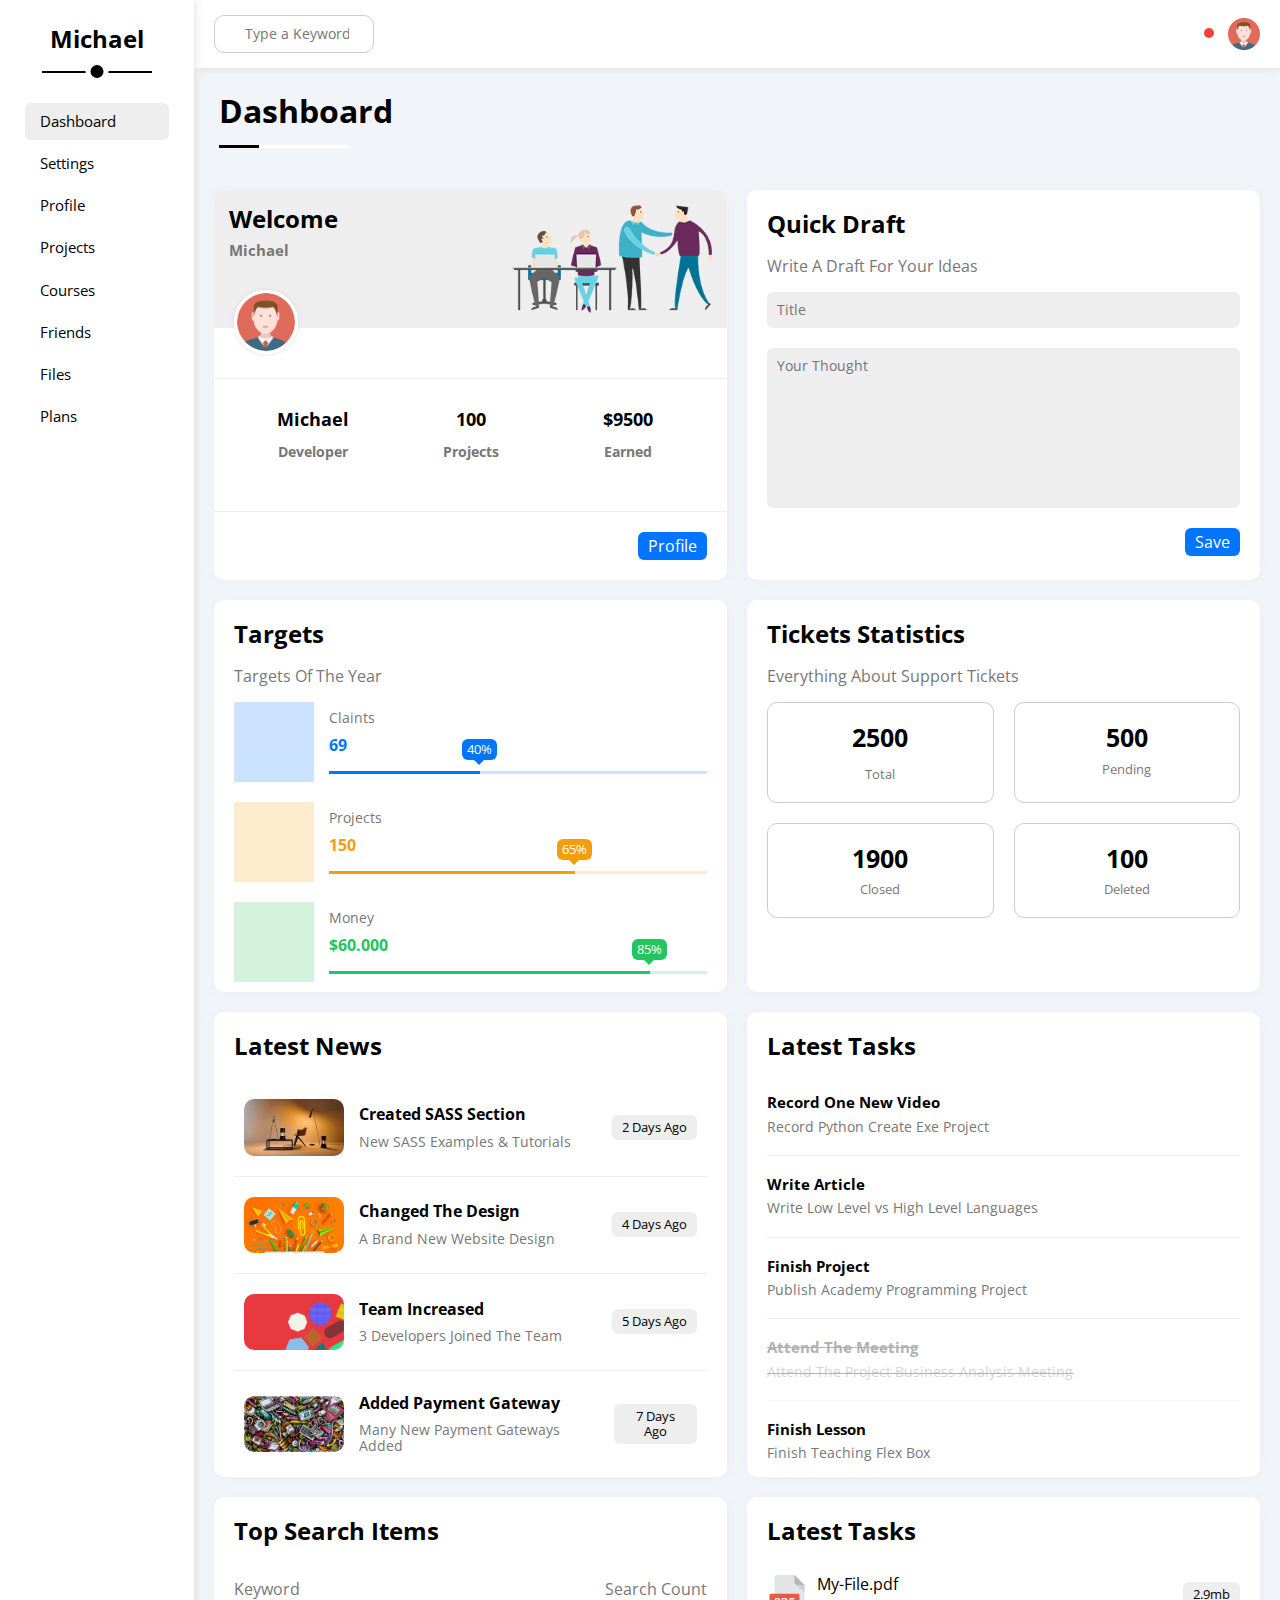
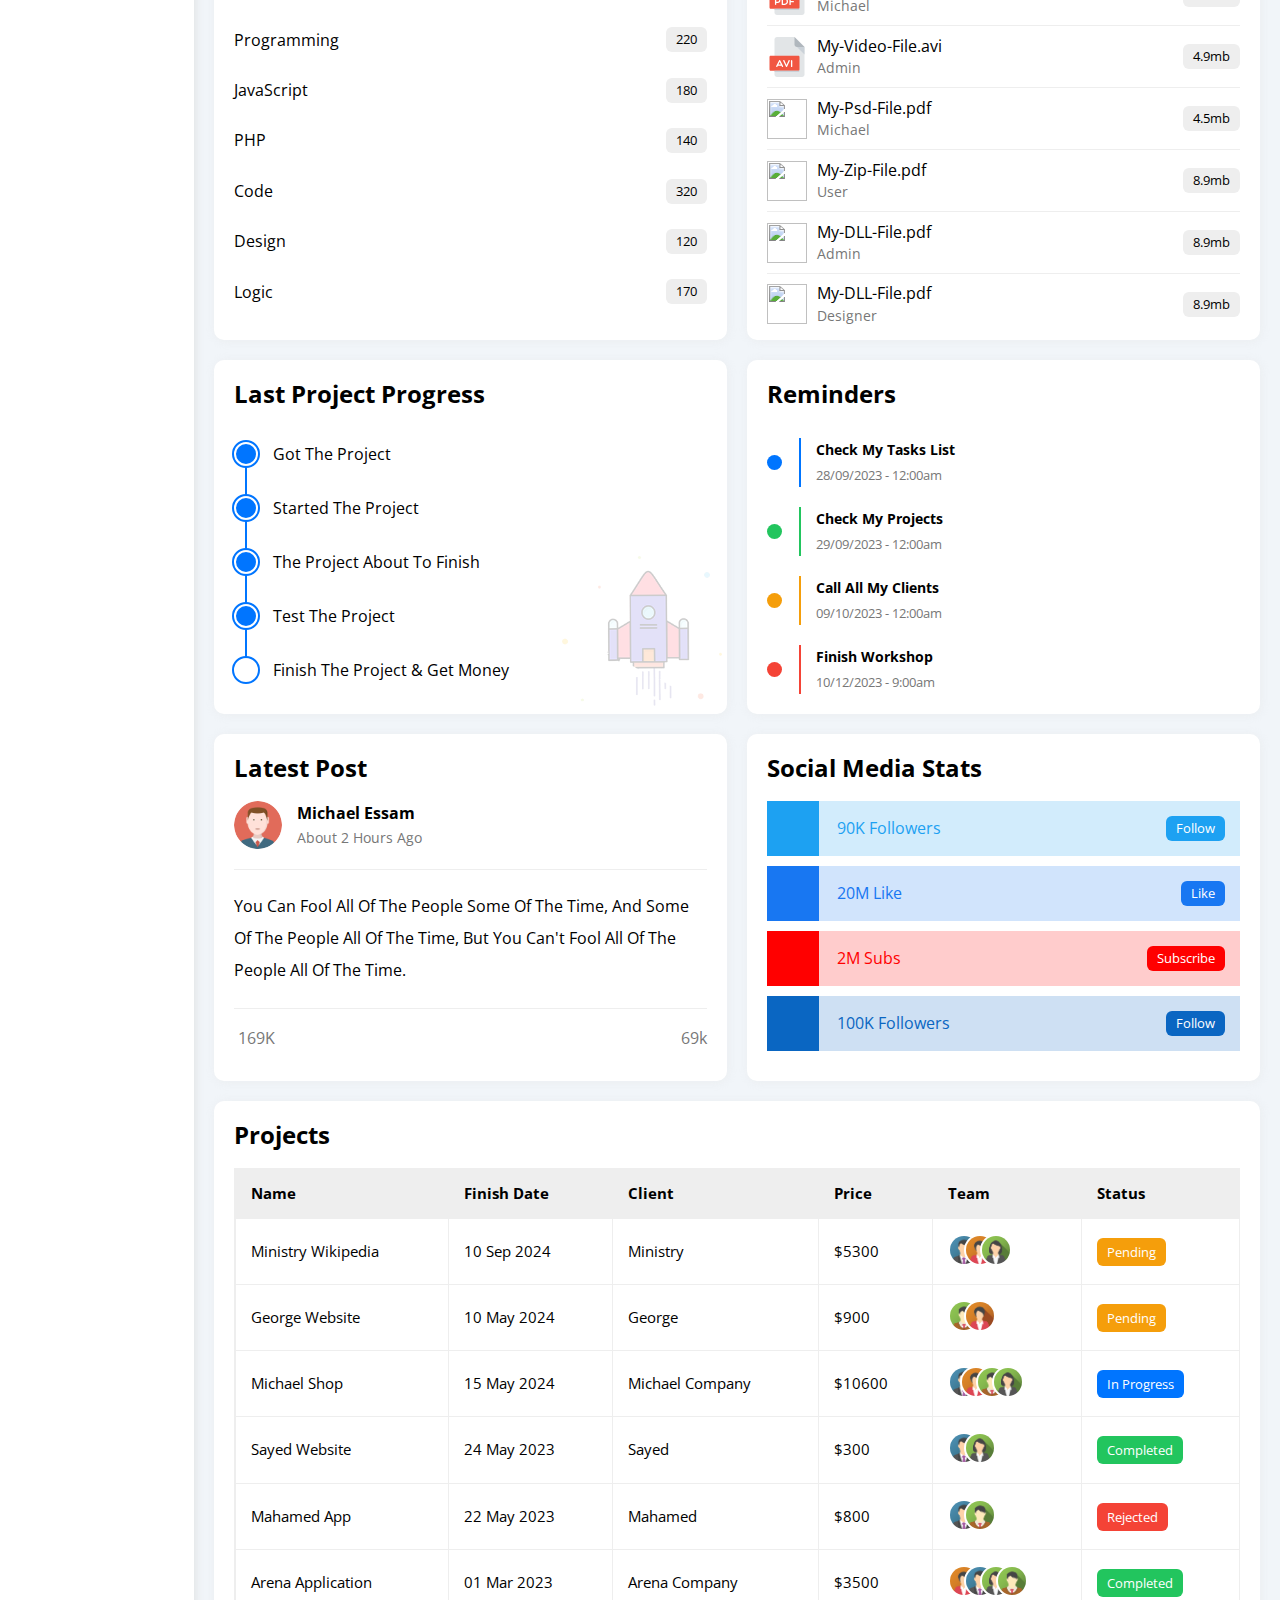
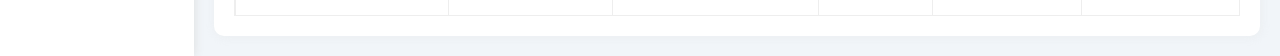
==== commit 8cb60f79: "Add files via upload" ====
--- a/index.html
+++ b/index.html
@@ -14,514 +14,517 @@
     <link href="https://fonts.googleapis.com/css2?family=Open+Sans:wght@300;500&;display=swap" rel="stylesheet">
 </head>
 
-<body class="d-flex">
-    <!-- sidepar -->
-    <div class="side bg-white relative">
-        <h2 class="p-0 t-center f-20 m-0">Michael</h2>
-        <ul>
+<body>
+    <div class="d-flex">
+        <!-- sidepar -->
+        <div class="side bg-white relative">
+            <h2 class="p-0 t-center  m-0">Michael</h2>
             <ul>
-                <li>
-                    <a href="index.html" class="active  c-black p-10 f-15 d-block br-6"> <i
-                            class="fa-regular fa-chart-bar fa-fw"></i>
-                        <span>Dashboard</span></a>
-                </li>
-                <li>
-                    <a href="settings.html" class=" c-black p-10 f-15 d-block br-6"><i
-                            class="fa-solid fa-gear fa-fw"></i>
-                        <span>Settings</span></a>
-                </li>
-                <li>
-                    <a href="profile.html" class=" c-black p-10 f-15 d-block br-6"> <i
-                            class=" fa-regular fa-user fa-fw"></i>
-                        <span>Profile</span></a>
-                </li>
-                <li>
-                    <a href="projects.html" class="c-black p-10 f-15 d-block br-6"> <i
-                            class=" fa-solid fa-diagram-project fa-fw"></i>
-                        <span>Projects</span></a>
-                </li>
-                <li>
-                    <a href="courses.html" class="c-black p-10 f-15 d-block br-6"> <i
-                            class=" fa-solid fa-graduation-cap fa-fw"></i>
-                        <span>Courses</span></a>
-                </li>
-                <li>
-                    <a href="friends.html" class="c-black p-10 f-15 d-block br-6"> <i
-                            class=" fa-regular fa-circle-user fa-fw"></i>
-                        <span>Friends</span></a>
-                </li>
-                <li>
-                    <a href="files.html" class="c-black p-10 f-15 d-block br-6"> <i
-                            class=" fa-regular fa-file fa-fw"></i>
-                        <span>Files</span></a>
-                </li>
-                <li>
-                    <a href="plans.html" class="c-black p-10 f-15 d-block br-6"> <i
-                            class=" fa-regular fa-credit-card fa-fw"></i>
-                        <span>Plans</span></a>
-                </li>
-            </ul>
-    </div>
-    <!-- content -->
-    <div class="content w-full">
-        <header class="bg-white f-space align-c p-15">
-            <div class="search relative">
+                <ul>
+                    <li>
+                        <a href="index.html" class="active  c-black p-10 f-15 d-block br-6"> <i
+                                class="fa-regular fa-chart-bar fa-fw"></i>
+                            <span>Dashboard</span></a>
+                    </li>
+                    <li>
+                        <a href="settings.html" class=" c-black p-10 f-15 d-block br-6"><i
+                                class="fa-solid fa-gear fa-fw"></i>
+                            <span>Settings</span></a>
+                    </li>
+                    <li>
+                        <a href="profile.html" class=" c-black p-10 f-15 d-block br-6"> <i
+                                class=" fa-regular fa-user fa-fw"></i>
+                            <span>Profile</span></a>
+                    </li>
+                    <li>
+                        <a href="projects.html" class="c-black p-10 f-15 d-block br-6"> <i
+                                class=" fa-solid fa-diagram-project fa-fw"></i>
+                            <span>Projects</span></a>
+                    </li>
+                    <li>
+                        <a href="courses.html" class="c-black p-10 f-15 d-block br-6"> <i
+                                class=" fa-solid fa-graduation-cap fa-fw"></i>
+                            <span>Courses</span></a>
+                    </li>
+                    <li>
+                        <a href="friends.html" class="c-black p-10 f-15 d-block br-6"> <i
+                                class=" fa-regular fa-circle-user fa-fw"></i>
+                            <span>Friends</span></a>
+                    </li>
+                    <li>
+                        <a href="files.html" class="c-black p-10 f-15 d-block br-6"> <i
+                                class=" fa-regular fa-file fa-fw"></i>
+                            <span>Files</span></a>
+                    </li>
+                    <li>
+                        <a href="plans.html" class="c-black p-10 f-15 d-block br-6"> <i
+                                class=" fa-regular fa-credit-card fa-fw"></i>
+                            <span>Plans</span></a>
+                    </li>
+                </ul>
+        </div>
+        <!-- content -->
+        <div class="content w-full">
+            <header class="bg-white f-space align-c p-15">
+                <div class="search relative">
 
-                <input class="br-10 " type="search" placeholder="Type a Keyword ">
+                    <input class="br-10 " type="search" placeholder="Type a Keyword ">
+                </div>
+                <div class="icon f-center"><span class=" relative"><i class="fa-regular fa-bell fa-lg "></i></span>
+                    <img src="img/avatar.png" alt="">
+                </div>
+            </header>
+            <h1 class=" relative w-full p-20 m-5">Dashboard</h1>
+            <div class="container ">
+                <div class="wlc br-10 relative shadow">
+                    <div class="intro bg-eee p-15 f-space">
+                        <h2 class="m-0">Welcome <span class="d-block f-15 mt-10 c-777">Michael</span></h2>
+                        <img class="hide-mob" src="img/welcome.png" alt="">
+                    </div>
+                    <img class=" br-50 absolute" src="img/avatar.png" alt="">
+                    <div class="pt-50 pb-20 bg-white">
+                        <div class=" f-center p-30 gap-20 info mob-block mob-c">
+                            <span class="f-18 t-center"> Michael <span
+                                    class=" mt-15 c-777 f-14 d-block mb-20">Developer</span></span>
+                            <span class="f-18 t-center"> 100 <span
+                                    class=" mt-15 c-777 f-14 d-block mb-20">Projects</span></span>
+                            <span class="f-18 t-center"> $9500 <span
+                                    class=" mt-15 c-777 f-14 d-block mb-20">Earned</span></span>
+                        </div>
+                        <a href="" class=" bg-blue btn-1 c-white d-block">Profile</a>
+                    </div>
+                </div>
+                <div class="quick bg-white br-10 pb-10  p-20 shadow">
+                    <h2 class="mt-0">Quick Draft</h2>
+                    <p class="c-777">Write A Draft For Your Ideas</p>
+                    <form class="" action="">
+                        <input class="d-block mb-20 w-full p-10 f-14 bg-eee br-6" type="text" placeholder="Title">
+                        <textarea class="d-block mb-20 w-full p-10 f-14 bg-eee br-6"
+                            placeholder="Your Thought"></textarea>
+                        <input type="submit" value="Save" class="bg-blue btn-1 c-white d-block">
+                    </form>
+                </div>
+                <div class="targets bg-white br-10 pb-10  p-20 shadow">
+                    <h2 class="mt-0">Targets</h2>
+                    <p class="c-777">Targets Of The Year</p>
+                    <div class="target-row blue mb-20 align-c">
+                        <div class=" icon  f-center"><i class="fa-solid fa-user fa-lg c-blue"></i></div>
+                        <div class="info">
+                            <p class="c-777 f-14 m-0 ">Claints</p>
+                            <p class="f-bold c-blue  mt-10">69</p>
+                            <div class="  prog w-full ">
+                                <span class="d-block bg-blue relative" style="width: 40%;"><span
+                                        class="br-6 bg-blue absolute">40%</span></span>
+                            </div>
+                        </div>
+                    </div>
+                    <div class="target-row mb-20 orange align-c">
+                        <div class=" icon  f-center"><i class="fa-solid fa-code fa-lg c-orange"></i></div>
+                        <div class="info">
+                            <p class="c-777 f-14 m-0 ">
+                                Projects</p>
+                            <p class="f-bold c-orange mt-10">150</p>
+                            <div class="  prog w-full ">
+                                <span class="d-block bg-orange relative" style="width: 65%;"><span
+                                        class="br-6 bg-orange absolute">65%</span></span>
+                            </div>
+                        </div>
+                    </div>
+                    <div class="target-row green align-c">
+                        <div class=" icon  f-center"><i class="fa-solid fa-dollar-sign fa-lg c-green"></i></div>
+                        <div class="info">
+                            <p class="c-777 f-14 m-0 ">Money</p>
+                            <p class="f-bold c-green mt-10">$60.000</p>
+                            <div class=" prog w-full ">
+                                <span class="d-block bg-green relative" style="width: 85%;"><span
+                                        class="br-6 bg-green absolute">85%</span></span>
+                            </div>
+                        </div>
+                    </div>
+                </div>
+                <!-- statistics -->
+                <div class="statistics bg-white br-10 pb-10  p-20 shadow">
+                    <h2 class="mt-0">Tickets Statistics </h2>
+                    <p class="c-777">Everything About Support Tickets</p>
+                    <div class="cont gap-20 d-grid ">
+                        <div class="box br-10 t-center p-20">
+                            <i class="fa-regular fa-rectangle-list fa-2x mb-15 c-orange">
+                            </i>
+                            <p class="f-bold f-25 m-0">2500</p>
+                            <span class="d-block f-13 mt-15 c-777">Total</span>
+                        </div>
+                        <div class="box br-10 t-center p-20">
+                            <i class="fa-solid fa-spinner fa-2x mb-15 c-blue"></i>
+                            <p class="f-bold f-25 m-0">500</p>
+                            <span class="d-block f-13 mt-10 c-777">Pending</span>
+                        </div>
+                        <div class="box br-10 t-center p-20">
+                            <i class="fa-regular fa-circle-check fa-2x mb-15 c-green"></i>
+                            <p class="f-bold f-25 m-0">1900</p>
+                            <span class="d-block f-13 mt-10 c-777">Closed</span>
+                        </div>
+                        <div class="box br-10 t-center p-20">
+                            <i class="fa-regular fa-rectangle-xmark fa-2x mb-15 c-red"></i>
+                            <p class="f-bold f-25 m-0">100</p>
+                            <span class="d-block f-13 mt-10 c-777">Deleted</span>
+                        </div>
+                    </div>
+                </div>
+                <!-- News -->
+                <div class="news bg-white br-10   p-20 shadow">
+                    <h2 class="mt-0">Latest News</h2>
+                    <div class="cont">
+                        <div class="box align-c gap-15 ">
+                            <img class="br-10" src="img/news-01.png" alt="">
+                            <div class="text">
+                                <p class="f-bold m-0">Created SASS Section</p>
+                                <span class="d-block mt-10 f-14 c-777">New SASS Examples & Tutorials</span>
+                            </div>
+                            <p class="btn-1 f-13 bg-eee w-fit t-center ">2 Days Ago</p>
+                        </div>
+                        <div class="box align-c gap-15">
+                            <img class="br-10" src="img/news-02.png" alt="">
+                            <div class="text">
+                                <p class="f-bold m-0">Changed The Design</p>
+                                <span class="d-block mt-10 f-14 c-777">A Brand New Website Design</span>
+                            </div>
+                            <p class="btn-1 f-13 bg-eee w-fit t-center ">4 Days Ago</p>
+                        </div>
+                        <div class="box align-c gap-15">
+                            <img class="br-10" src="img/news-03.png" alt="">
+                            <div class="text">
+                                <p class="f-bold m-0">Team Increased</p>
+                                <span class="d-block mt-10 f-14 c-777">3 Developers Joined The Team</span>
+                            </div>
+                            <p class=" btn-1 f-13 bg-eee w-fit t-center ">5 Days Ago</p>
+                        </div>
+                        <div class="box align-c gap-15 ">
+                            <img class="br-10" src="img/news-04.png" alt="">
+                            <div class="text">
+                                <p class="f-bold m-0">Added Payment Gateway</p>
+                                <span class="d-block mt-10 f-14 c-777">Many New Payment Gateways Added</span>
+                            </div>
+                            <p class=" btn-1 f-13 bg-eee w-fit t-center ">7 Days Ago</p>
+                        </div>
+                    </div>
+                </div>
+                <!-- Tasks -->
+                <div class="tasks bg-white br-10 pb-10  p-20 shadow">
+                    <h2 class="mt-0">Latest Tasks </h2>
+                    <div class="box f-space align-c mb-5">
+                        <div class="text">
+                            <p class="f-bold f-15 mb-5">Record One New Video</p>
+                            <span class="c-777 f-14">Record Python Create Exe Project</span>
+                        </div>
+                        <i class="fa-regular fa-trash-can delete "></i>
+                    </div>
+                    <div class="box f-space align-c mb-5">
+                        <div class="text">
+                            <p class="f-bold mb-5 f-15 ">Write Article</p>
+                            <span class="c-777 f-14">Write Low Level vs High Level Languages</span>
+                        </div>
+                        <i class="fa-regular fa-trash-can delete "></i>
+                    </div>
+                    <div class="box f-space align-c mb-5">
+                        <div class="text">
+                            <p class="f-bold f-15 mb-5">Finish Project</p>
+                            <span class="c-777 f-14">Publish Academy Programming Project</span>
+                        </div>
+                        <i class="fa-regular fa-trash-can delete "></i>
+                    </div>
+                    <div class="box f-space align-c mb-5">
+                        <div class="text">
+                            <p class="f-bold f-15 mb-5">Attend The Meeting</p>
+                            <span class="c-777 f-14">Attend The Project Business Analysis Meeting</span>
+                        </div>
+                        <i class="fa-regular fa-trash-can delete "></i>
+                    </div>
+                    <div class="box f-space align-c mb-5">
+                        <div class="text">
+                            <p class="f-bold f-15 mb-5">Finish Lesson</p>
+                            <span class="c-777 f-14">Finish Teaching Flex Box</span>
+                        </div>
+                        <i class="fa-regular fa-trash-can delete "></i>
+                    </div>
+                </div>
+                <!-- Search Items -->
+                <div class="search-items bg-white br-10 pb-10  p-20 shadow">
+                    <h2 class="mt-0">Top Search Items </h2>
+                    <div class="search-row-head f-space align-c c-777">
+                        <p>Keyword</p>
+                        <span>Search Count</span>
+                    </div>
+                    <div class="search-row f-space align-c ">
+                        <p>Programming</p>
+                        <span class="btn-1 f-13 bg-eee">220</span>
+                    </div>
+                    <div class="search-row f-space align-c ">
+                        <p>JavaScript</p>
+                        <span class="btn-1 f-13 bg-eee">180</span>
+                    </div>
+                    <div class="search-row f-space align-c ">
+                        <p>PHP</p>
+                        <span class="btn-1 f-13 bg-eee">140</span>
+                    </div>
+                    <div class="search-row f-space align-c ">
+                        <p>Code</p>
+                        <span class="btn-1 f-13 bg-eee">320</span>
+                    </div>
+                    <div class="search-row f-space align-c ">
+                        <p>Design</p>
+                        <span class="btn-1 f-13 bg-eee">120</span>
+                    </div>
+                    <div class="search-row f-space align-c ">
+                        <p>Logic</p>
+                        <span class="btn-1 f-13 bg-eee">170</span>
+                    </div>
+                </div>
+                <!-- Uploads -->
+                <div class="uploads bg-white br-10 pb-10  p-20 shadow">
+                    <h2 class="mt-0">Latest Tasks </h2>
+                    <div class="cont">
+                        <div class="box align-c f-space ">
+                            <div class=" d-flex">
+                                <img src="img/pdf.svg" alt="">
+                                <div class="text">
+                                    <p class=" m-0">My-File.pdf</p>
+                                    <span class="d-block mt-5 f-14 c-777">Michael</span>
+                                </div>
+                            </div>
+                            <p class="btn-1 f-13 bg-eee w-fit t-center ">2.9mb</p>
+                        </div>
+                        <div class="box align-c f-space">
+                            <div class=" d-flex">
+                                <img src="img/avi.svg" alt="">
+                                <div class="text">
+                                    <p class=" m-0">My-Video-File.avi</p>
+                                    <span class="d-block mt-5 f-14 c-777">Admin</span>
+                                </div>
+                            </div>
+                            <p class="btn-1 f-13 bg-eee w-fit t-center ">4.9mb</p>
+                        </div>
+                        <div class="box align-c f-space">
+                            <div class=" d-flex">
+                                <img src="img/Psd.svg" alt="">
+                                <div class="text">
+                                    <p class=" m-0">My-Psd-File.pdf</p>
+                                    <span class="d-block mt-5 f-14 c-777">Michael</span>
+                                </div>
+                            </div>
+                            <p class=" btn-1 f-13 bg-eee w-fit t-center ">4.5mb</p>
+                        </div>
+                        <div class="box align-c f-space ">
+                            <div class=" d-flex">
+                                <img src="img/Zip.svg" alt="">
+                                <div class="text">
+                                    <p class=" m-0">My-Zip-File.pdf</p>
+                                    <span class="d-block mt-5 f-14 c-777">User</span>
+                                </div>
+                            </div>
+                            <p class=" btn-1 f-13 bg-eee w-fit t-center ">8.9mb</p>
+                        </div>
+                        <div class="box align-c f-space ">
+                            <div class=" d-flex">
+                                <img src="img/DLL.svg" alt="">
+                                <div class="text">
+                                    <p class=" m-0">My-DLL-File.pdf</p>
+                                    <span class="d-block mt-5 f-14 c-777">Admin</span>
+                                </div>
+                            </div>
+                            <p class=" btn-1 f-13 bg-eee w-fit t-center ">8.9mb</p>
+                        </div>
+                        <div class="box align-c f-space ">
+                            <div class=" d-flex">
+                                <img src="img/Eps.svg" alt="">
+                                <div class="text">
+                                    <p class=" m-0">My-DLL-File.pdf</p>
+                                    <span class="d-block mt-5 f-14 c-777">Designer</span>
+                                </div>
+                            </div>
+                            <p class=" btn-1 f-13 bg-eee w-fit t-center ">8.9mb</p>
+                        </div>
+
+                    </div>
+                </div>
+                <!-- Last Project  -->
+                <div class="last-project bg-white br-10 p-20 pb-15 shadow relative">
+                    <h2 class="mt-0 ">Last Project Progress</h2>
+                    <ul class="relative">
+                        <li class="p-15 align-c ">Got The Project</li>
+                        <li class="p-15 align-c ">Started The Project</li>
+                        <li class="p-15 align-c ">The Project About To Finish</li>
+                        <li class="p-15 align-c ">Test The Project</li>
+                        <li class="p-15 align-c ">Finish The Project & Get Money</li>
+                    </ul>
+                    <img class="absolute hide-mob" src="img/project.png" alt="">
+                </div>
+                <!-- Reminders -->
+                <div class="reminders bg-white br-10 p-20 shadow">
+                    <h2 class="mt-0 mb-30">Reminders</h2>
+                    <div class="reminders-row align-c mb-20 mt-15">
+                        <div class="box-one">
+                            <div class="ball bg-blue"></div>
+                        </div>
+                        <div class="reminders-txt ">
+                            <p class="f-bold f-14 m-0 ">Check My Tasks List</p>
+                            <span class="d-block c-777 f-13 mt-10">28/09/2023 - 12:00am</span>
+                        </div>
+                    </div>
+                    <div class="reminders-row align-c mb-20">
+                        <div class="box-two">
+                            <div class="ball bg-green"></div>
+                        </div>
+                        <div class="reminders-txt ">
+                            <p class="f-bold f-14 m-0 ">Check My Projects</p>
+                            <span class="d-block c-777 f-13 mt-10">29/09/2023 - 12:00am</span>
+                        </div>
+                    </div>
+                    <div class="reminders-row align-c mb-20">
+                        <div class="box-three">
+                            <div class="ball bg-orange"></div>
+                        </div>
+                        <div class="reminders-txt ">
+                            <p class="f-bold f-14 m-0 ">Call All My Clients</p>
+                            <span class="d-block c-777 f-13 mt-10">09/10/2023 - 12:00am</span>
+                        </div>
+                    </div>
+                    <div class="reminders-row align-c ">
+                        <div class="box-four">
+                            <div class="ball bg-red"></div>
+                        </div>
+                        <div class="reminders-txt ">
+                            <p class="f-bold f-14 m-0 ">Finish Workshop</p>
+                            <span class="d-block c-777 f-13 mt-10">10/12/2023 - 9:00am</span>
+                        </div>
+                    </div>
+                </div>
+                <!-- Post -->
+                <div class="post  bg-white br-10 p-20 shadow">
+                    <h2 class="mt-0 ">Latest Post</h2>
+                    <div class="acc align-c">
+                        <img class="br-50 mr-15" src="img/avatar.png" alt="">
+                        <div class="acc-name">
+                            <p class="f-bold m-0 mb-5">Michael Essam</p>
+                            <span class="c-777 f-14 ">About 2 Hours Ago</span>
+                        </div>
+                    </div>
+                    <p class="pt-20 pb-20 mt-20 mb-20 mob-c">
+                        You Can Fool All Of The People Some Of The Time, And Some Of The People All Of The Time, But You
+                        Can't Fool All Of The People All Of The Time.
+                    </p>
+                    <div class="likes f-space m-0 p-0 ">
+                        <p class="c-777 m-0 "><span><i class="fa-regular fa-heart"></i></span>169K</p>
+                        <p class="c-777 m-0"><span><i class="fa-regular fa-comments"></i></span>69k</p>
+                    </div>
+                </div>
+                <!-- Social Media -->
+                <div class="social-media  bg-white br-10 p-20 shadow">
+                    <h2 class="mt-0 ">Social Media Stats</h2>
+                    <div class="box twitter relative align-c w-full  f-space pl-10 mb-10">
+                        <i class="fa-brands fa-twitter fa-2x c-white h-full f-center absolute p-15"></i>
+                        <span>90K Followers</span>
+                        <a class="btn-1 c-white f-13" href="">Follow</a>
+                    </div>
+                    <div class="box facebook relative align-c w-full  f-space pl-10 mb-10">
+                        <i class="fa-brands fa-facebook-f fa-2x c-white h-full f-center absolute p-15"></i>
+                        <span>20M Like</span>
+                        <a class="btn-1 c-white f-13" href="">Like</a>
+                    </div>
+                    <div class="box youtube relative align-c w-full  f-space pl-10 mb-10">
+                        <i class="fa-brands fa-youtube fa-2x c-white h-full f-center absolute p-15"></i>
+                        <span>2M Subs</span>
+                        <a class="btn-1 c-white f-13" href="">Subscribe</a>
+                    </div>
+                    <div class="box linkedin relative align-c w-full  f-space pl-10 mb-10">
+                        <i class="fa-brands fa-linkedin fa-2x c-white h-full f-center absolute p-15"></i>
+                        <span>100K Followers</span>
+                        <a class="btn-1 c-white f-13" href="">Follow</a>
+                    </div>
+                </div>
             </div>
-            <div class="icon f-center"><span class=" relative"><i class="fa-regular fa-bell fa-lg "></i></span>
-                <img src="img/avatar.png" alt="">
-            </div>
-        </header>
-        <h1 class=" relative w-full p-20 m-5">Dashboard</h1>
-        <div class="container ">
-            <div class="wlc br-10 relative shadow">
-                <div class="intro bg-eee p-15 f-space">
-                    <h2 class="m-0">Welcome <span class="d-block f-15 mt-10 c-777">Michael</span></h2>
-                    <img class="hide-mob" src="img/welcome.png" alt="">
-                </div>
-                <img class=" br-50 absolute" src="img/avatar.png" alt="">
-                <div class="pt-50 pb-20 bg-white">
-                    <div class=" f-center p-30 gap-20 info mob-block mob-c">
-                        <span class="f-18 t-center"> Michael <span
-                                class=" mt-15 c-777 f-14 d-block mb-20">Developer</span></span>
-                        <span class="f-18 t-center"> 100 <span
-                                class=" mt-15 c-777 f-14 d-block mb-20">Projects</span></span>
-                        <span class="f-18 t-center"> $9500 <span
-                                class=" mt-15 c-777 f-14 d-block mb-20">Earned</span></span>
-                    </div>
-                    <a href="" class=" bg-blue btn-1 c-white d-block">Profile</a>
-                </div>
-            </div>
-            <div class="quick bg-white br-10 pb-10  p-20 shadow">
-                <h2 class="mt-0">Quick Draft</h2>
-                <p class="c-777">Write A Draft For Your Ideas</p>
-                <form class="" action="">
-                    <input class="d-block mb-20 w-full p-10 f-14 bg-eee br-6" type="text" placeholder="Title">
-                    <textarea class="d-block mb-20 w-full p-10 f-14 bg-eee br-6" placeholder="Your Thought"></textarea>
-                    <input type="submit" value="Save" class="bg-blue btn-1 c-white d-block">
-                </form>
-            </div>
-            <div class="targets bg-white br-10 pb-10  p-20 shadow">
-                <h2 class="mt-0">Targets</h2>
-                <p class="c-777">Targets Of The Year</p>
-                <div class="target-row blue mb-20 align-c">
-                    <div class=" icon  f-center"><i class="fa-solid fa-user fa-lg c-blue"></i></div>
-                    <div class="info">
-                        <p class="c-777 f-14 m-0 ">Claints</p>
-                        <p class="f-bold c-blue  mt-10">69</p>
-                        <div class="  prog w-full ">
-                            <span class="d-block bg-blue relative" style="width: 40%;"><span
-                                    class="br-6 bg-blue absolute">40%</span></span>
-                        </div>
-                    </div>
-                </div>
-                <div class="target-row mb-20 orange align-c">
-                    <div class=" icon  f-center"><i class="fa-solid fa-code fa-lg c-orange"></i></div>
-                    <div class="info">
-                        <p class="c-777 f-14 m-0 ">
-                            Projects</p>
-                        <p class="f-bold c-orange mt-10">150</p>
-                        <div class="  prog w-full ">
-                            <span class="d-block bg-orange relative" style="width: 65%;"><span
-                                    class="br-6 bg-orange absolute">65%</span></span>
-                        </div>
-                    </div>
-                </div>
-                <div class="target-row green align-c">
-                    <div class=" icon  f-center"><i class="fa-solid fa-dollar-sign fa-lg c-green"></i></div>
-                    <div class="info">
-                        <p class="c-777 f-14 m-0 ">Money</p>
-                        <p class="f-bold c-green mt-10">$60.000</p>
-                        <div class=" prog w-full ">
-                            <span class="d-block bg-green relative" style="width: 85%;"><span
-                                    class="br-6 bg-green absolute">85%</span></span>
-                        </div>
-                    </div>
-                </div>
-            </div>
-            <!-- statistics -->
-            <div class="statistics bg-white br-10 pb-10  p-20 shadow">
-                <h2 class="mt-0">Tickets Statistics </h2>
-                <p class="c-777">Everything About Support Tickets</p>
-                <div class="cont gap-20 d-grid ">
-                    <div class="box br-10 t-center p-20">
-                        <i class="fa-regular fa-rectangle-list fa-2x mb-15 c-orange">
-                        </i>
-                        <p class="f-bold f-25 m-0">2500</p>
-                        <span class="d-block f-13 mt-15 c-777">Total</span>
-                    </div>
-                    <div class="box br-10 t-center p-20">
-                        <i class="fa-solid fa-spinner fa-2x mb-15 c-blue"></i>
-                        <p class="f-bold f-25 m-0">500</p>
-                        <span class="d-block f-13 mt-10 c-777">Pending</span>
-                    </div>
-                    <div class="box br-10 t-center p-20">
-                        <i class="fa-regular fa-circle-check fa-2x mb-15 c-green"></i>
-                        <p class="f-bold f-25 m-0">1900</p>
-                        <span class="d-block f-13 mt-10 c-777">Closed</span>
-                    </div>
-                    <div class="box br-10 t-center p-20">
-                        <i class="fa-regular fa-rectangle-xmark fa-2x mb-15 c-red"></i>
-                        <p class="f-bold f-25 m-0">100</p>
-                        <span class="d-block f-13 mt-10 c-777">Deleted</span>
-                    </div>
-                </div>
-            </div>
-            <!-- News -->
-            <div class="news bg-white br-10   p-20 shadow">
-                <h2 class="mt-0">Latest News</h2>
-                <div class="cont">
-                    <div class="box align-c gap-15 ">
-                        <img class="br-10" src="img/news-01.png" alt="">
-                        <div class="text">
-                            <p class="f-bold m-0">Created SASS Section</p>
-                            <span class="d-block mt-10 f-14 c-777">New SASS Examples & Tutorials</span>
-                        </div>
-                        <p class="btn-1 f-13 bg-eee w-fit t-center ">2 Days Ago</p>
-                    </div>
-                    <div class="box align-c gap-15">
-                        <img class="br-10" src="img/news-02.png" alt="">
-                        <div class="text">
-                            <p class="f-bold m-0">Changed The Design</p>
-                            <span class="d-block mt-10 f-14 c-777">A Brand New Website Design</span>
-                        </div>
-                        <p class="btn-1 f-13 bg-eee w-fit t-center ">4 Days Ago</p>
-                    </div>
-                    <div class="box align-c gap-15">
-                        <img class="br-10" src="img/news-03.png" alt="">
-                        <div class="text">
-                            <p class="f-bold m-0">Team Increased</p>
-                            <span class="d-block mt-10 f-14 c-777">3 Developers Joined The Team</span>
-                        </div>
-                        <p class=" btn-1 f-13 bg-eee w-fit t-center ">5 Days Ago</p>
-                    </div>
-                    <div class="box align-c gap-15 ">
-                        <img class="br-10" src="img/news-04.png" alt="">
-                        <div class="text">
-                            <p class="f-bold m-0">Added Payment Gateway</p>
-                            <span class="d-block mt-10 f-14 c-777">Many New Payment Gateways Added</span>
-                        </div>
-                        <p class=" btn-1 f-13 bg-eee w-fit t-center ">7 Days Ago</p>
-                    </div>
-                </div>
-            </div>
-            <!-- Tasks -->
-            <div class="tasks bg-white br-10 pb-10  p-20 shadow">
-                <h2 class="mt-0">Latest Tasks </h2>
-                <div class="box f-space align-c mb-5">
-                    <div class="text">
-                        <p class="f-bold f-15 mb-5">Record One New Video</p>
-                        <span class="c-777 f-14">Record Python Create Exe Project</span>
-                    </div>
-                    <i class="fa-regular fa-trash-can delete "></i>
-                </div>
-                <div class="box f-space align-c mb-5">
-                    <div class="text">
-                        <p class="f-bold mb-5 f-15 ">Write Article</p>
-                        <span class="c-777 f-14">Write Low Level vs High Level Languages</span>
-                    </div>
-                    <i class="fa-regular fa-trash-can delete "></i>
-                </div>
-                <div class="box f-space align-c mb-5">
-                    <div class="text">
-                        <p class="f-bold f-15 mb-5">Finish Project</p>
-                        <span class="c-777 f-14">Publish Academy Programming Project</span>
-                    </div>
-                    <i class="fa-regular fa-trash-can delete "></i>
-                </div>
-                <div class="box f-space align-c mb-5">
-                    <div class="text">
-                        <p class="f-bold f-15 mb-5">Attend The Meeting</p>
-                        <span class="c-777 f-14">Attend The Project Business Analysis Meeting</span>
-                    </div>
-                    <i class="fa-regular fa-trash-can delete "></i>
-                </div>
-                <div class="box f-space align-c mb-5">
-                    <div class="text">
-                        <p class="f-bold f-15 mb-5">Finish Lesson</p>
-                        <span class="c-777 f-14">Finish Teaching Flex Box</span>
-                    </div>
-                    <i class="fa-regular fa-trash-can delete "></i>
-                </div>
-            </div>
-            <!-- Search Items -->
-            <div class="search-items bg-white br-10 pb-10  p-20 shadow">
-                <h2 class="mt-0">Top Search Items </h2>
-                <div class="search-row-head f-space align-c c-777">
-                    <p>Keyword</p>
-                    <span>Search Count</span>
-                </div>
-                <div class="search-row f-space align-c ">
-                    <p>Programming</p>
-                    <span class="btn-1 f-13 bg-eee">220</span>
-                </div>
-                <div class="search-row f-space align-c ">
-                    <p>JavaScript</p>
-                    <span class="btn-1 f-13 bg-eee">180</span>
-                </div>
-                <div class="search-row f-space align-c ">
-                    <p>PHP</p>
-                    <span class="btn-1 f-13 bg-eee">140</span>
-                </div>
-                <div class="search-row f-space align-c ">
-                    <p>Code</p>
-                    <span class="btn-1 f-13 bg-eee">320</span>
-                </div>
-                <div class="search-row f-space align-c ">
-                    <p>Design</p>
-                    <span class="btn-1 f-13 bg-eee">120</span>
-                </div>
-                <div class="search-row f-space align-c ">
-                    <p>Logic</p>
-                    <span class="btn-1 f-13 bg-eee">170</span>
-                </div>
-            </div>
-            <!-- Uploads -->
-            <div class="uploads bg-white br-10 pb-10  p-20 shadow">
-                <h2 class="mt-0">Latest Tasks </h2>
-                <div class="cont">
-                    <div class="box align-c f-space ">
-                        <div class=" d-flex">
-                            <img src="img/pdf.svg" alt="">
-                            <div class="text">
-                                <p class=" m-0">My-File.pdf</p>
-                                <span class="d-block mt-5 f-14 c-777">Michael</span>
-                            </div>
-                        </div>
-                        <p class="btn-1 f-13 bg-eee w-fit t-center ">2.9mb</p>
-                    </div>
-                    <div class="box align-c f-space">
-                        <div class=" d-flex">
-                            <img src="img/avi.svg" alt="">
-                            <div class="text">
-                                <p class=" m-0">My-Video-File.avi</p>
-                                <span class="d-block mt-5 f-14 c-777">Admin</span>
-                            </div>
-                        </div>
-                        <p class="btn-1 f-13 bg-eee w-fit t-center ">4.9mb</p>
-                    </div>
-                    <div class="box align-c f-space">
-                        <div class=" d-flex">
-                            <img src="img/Psd.svg" alt="">
-                            <div class="text">
-                                <p class=" m-0">My-Psd-File.pdf</p>
-                                <span class="d-block mt-5 f-14 c-777">Michael</span>
-                            </div>
-                        </div>
-                        <p class=" btn-1 f-13 bg-eee w-fit t-center ">4.5mb</p>
-                    </div>
-                    <div class="box align-c f-space ">
-                        <div class=" d-flex">
-                            <img src="img/Zip.svg" alt="">
-                            <div class="text">
-                                <p class=" m-0">My-Zip-File.pdf</p>
-                                <span class="d-block mt-5 f-14 c-777">User</span>
-                            </div>
-                        </div>
-                        <p class=" btn-1 f-13 bg-eee w-fit t-center ">8.9mb</p>
-                    </div>
-                    <div class="box align-c f-space ">
-                        <div class=" d-flex">
-                            <img src="img/DLL.svg" alt="">
-                            <div class="text">
-                                <p class=" m-0">My-DLL-File.pdf</p>
-                                <span class="d-block mt-5 f-14 c-777">Admin</span>
-                            </div>
-                        </div>
-                        <p class=" btn-1 f-13 bg-eee w-fit t-center ">8.9mb</p>
-                    </div>
-                    <div class="box align-c f-space ">
-                        <div class=" d-flex">
-                            <img src="img/Eps.svg" alt="">
-                            <div class="text">
-                                <p class=" m-0">My-DLL-File.pdf</p>
-                                <span class="d-block mt-5 f-14 c-777">Designer</span>
-                            </div>
-                        </div>
-                        <p class=" btn-1 f-13 bg-eee w-fit t-center ">8.9mb</p>
-                    </div>
-
-                </div>
-            </div>
-            <!-- Last Project  -->
-            <div class="last-project bg-white br-10 p-20 pb-15 shadow relative">
-                <h2 class="mt-0 ">Last Project Progress</h2>
-                <ul class="relative">
-                    <li class="p-15 align-c ">Got The Project</li>
-                    <li class="p-15 align-c ">Started The Project</li>
-                    <li class="p-15 align-c ">The Project About To Finish</li>
-                    <li class="p-15 align-c ">Test The Project</li>
-                    <li class="p-15 align-c ">Finish The Project & Get Money</li>
-                </ul>
-                <img class="absolute hide-mob" src="img/project.png" alt="">
-            </div>
-            <!-- Reminders -->
-            <div class="reminders bg-white br-10 p-20 shadow">
-                <h2 class="mt-0 mb-30">Reminders</h2>
-                <div class="reminders-row align-c mb-20 mt-15">
-                    <div class="box-one">
-                        <div class="ball bg-blue"></div>
-                    </div>
-                    <div class="reminders-txt ">
-                        <p class="f-bold f-14 m-0 ">Check My Tasks List</p>
-                        <span class="d-block c-777 f-13 mt-10">28/09/2023 - 12:00am</span>
-                    </div>
-                </div>
-                <div class="reminders-row align-c mb-20">
-                    <div class="box-two">
-                        <div class="ball bg-green"></div>
-                    </div>
-                    <div class="reminders-txt ">
-                        <p class="f-bold f-14 m-0 ">Check My Projects</p>
-                        <span class="d-block c-777 f-13 mt-10">29/09/2023 - 12:00am</span>
-                    </div>
-                </div>
-                <div class="reminders-row align-c mb-20">
-                    <div class="box-three">
-                        <div class="ball bg-orange"></div>
-                    </div>
-                    <div class="reminders-txt ">
-                        <p class="f-bold f-14 m-0 ">Call All My Clients</p>
-                        <span class="d-block c-777 f-13 mt-10">09/10/2023 - 12:00am</span>
-                    </div>
-                </div>
-                <div class="reminders-row align-c ">
-                    <div class="box-four">
-                        <div class="ball bg-red"></div>
-                    </div>
-                    <div class="reminders-txt ">
-                        <p class="f-bold f-14 m-0 ">Finish Workshop</p>
-                        <span class="d-block c-777 f-13 mt-10">10/12/2023 - 9:00am</span>
-                    </div>
-                </div>
-            </div>
-            <!-- Post -->
-            <div class="post  bg-white br-10 p-20 shadow">
-                <h2 class="mt-0 ">Latest Post</h2>
-                <div class="acc align-c">
-                    <img class="br-50 mr-15" src="img/avatar.png" alt="">
-                    <div class="acc-name">
-                        <p class="f-bold m-0 mb-5">Michael Essam</p>
-                        <span class="c-777 f-14 ">About 2 Hours Ago</span>
-                    </div>
-                </div>
-                <p class="pt-20 pb-20 mt-20 mb-20 mob-c">
-                    You Can Fool All Of The People Some Of The Time, And Some Of The People All Of The Time, But You
-                    Can't Fool All Of The People All Of The Time.
-                </p>
-                <div class="likes f-space m-0 p-0 ">
-                    <p class="c-777 m-0 "><span><i class="fa-regular fa-heart"></i></span>169K</p>
-                    <p class="c-777 m-0"><span><i class="fa-regular fa-comments"></i></span>69k</p>
-                </div>
-            </div>
-            <!-- Social Media -->
-            <div class="social-media  bg-white br-10 p-20 shadow">
-                <h2 class="mt-0 ">Social Media Stats</h2>
-                <div class="box twitter relative align-c w-full  f-space pl-10 mb-10">
-                    <i class="fa-brands fa-twitter fa-2x c-white h-full f-center absolute p-15"></i>
-                    <span>90K Followers</span>
-                    <a class="btn-1 c-white f-13" href="">Follow</a>
-                </div>
-                <div class="box facebook relative align-c w-full  f-space pl-10 mb-10">
-                    <i class="fa-brands fa-facebook-f fa-2x c-white h-full f-center absolute p-15"></i>
-                    <span>20M Like</span>
-                    <a class="btn-1 c-white f-13" href="">Like</a>
-                </div>
-                <div class="box youtube relative align-c w-full  f-space pl-10 mb-10">
-                    <i class="fa-brands fa-youtube fa-2x c-white h-full f-center absolute p-15"></i>
-                    <span>2M Subs</span>
-                    <a class="btn-1 c-white f-13" href="">Subscribe</a>
-                </div>
-                <div class="box linkedin relative align-c w-full  f-space pl-10 mb-10">
-                    <i class="fa-brands fa-linkedin fa-2x c-white h-full f-center absolute p-15"></i>
-                    <span>100K Followers</span>
-                    <a class="btn-1 c-white f-13" href="">Follow</a>
-                </div>
-            </div>
-        </div>
-        <!-- table -->
-        <div class="projects bg-white p-20 br-10 m-20 shadow">
-            <h2 class="mt-0 ">Projects</h2>
-            <div class="responsive">
-                <table class="f-15 w-full">
-                    <thead>
-                        <tr>
-                            <th class="bg-eee">Name</th>
-                            <th class="bg-eee">Finish Date</th>
-                            <th class="bg-eee">Client</th>
-                            <th class="bg-eee">Price</th>
-                            <th class="bg-eee">Team</th>
-                            <th class="bg-eee">Status</th>
-                        </tr>
-                    </thead>
-                    <tbody>
-                        <tr>
-                            <td>Ministry Wikipedia</td>
-                            <td>10 Sep 2024</td>
-                            <td>Ministry</td>
-                            <td>$5300</td>
-                            <td>
-                                <img src="img/team-01.png" alt="">
-                                <img src="img/team-04.png" alt="">
-                                <img src="img/team-02.png" alt="">
-                            </td>
-                            <td><span class="btn-1 c-white f-13 bg-orange">Pending</span></td>
-                        </tr>
-                        <tr>
-                            <td>George Website </td>
-                            <td>10 May 2024</td>
-                            <td>George</td>
-                            <td>$900</td>
-                            <td><img src="img/team-03.png" alt="">
-                                <img src="img/team-04.png" alt="">
-                            </td>
-                            <td><span class="btn-1 c-white f-13 bg-orange">Pending</span></td>
-                        </tr>
-                        <tr>
-                            <td>Michael Shop</td>
-                            <td>15 May 2024</td>
-                            <td>Michael Company</td>
-                            <td>$10600</td>
-                            <td><img src="img/team-01.png" alt=""><img src="img/team-04.png" alt="">
-                                <img src="img/team-03.png" alt=""> <img src="img/team-02.png" alt="">
-                            </td>
-                            <td><span class="btn-1 c-white f-13 bg-blue"> In Progress</span></td>
-                        </tr>
-                        <tr>
-                            <td>Sayed Website</td>
-                            <td>24 May 2023</td>
-                            <td>Sayed</td>
-                            <td>$300</td>
-                            <td><img src="img/team-01.png" alt="">
-                                <img src="img/team-02.png" alt="">
-                            </td>
-                            <td><span class="btn-1 c-white f-13 bg-green"> Completed</span></td>
-                        </tr>
-                        <tr>
-                            <td>Mahamed App</td>
-                            <td>22 May 2023</td>
-                            <td>Mahamed</td>
-                            <td>$800</td>
-                            <td><img src="img/team-01.png" alt="">
-                                <img src="img/team-03.png" alt="">
-                            </td>
-                            <td><span class="btn-1 c-white f-13 bg-red"> Rejected</span></td>
-                        </tr>
-                        <tr>
-                            <td>Arena Application</td>
-                            <td>01 Mar 2023</td>
-                            <td>Arena Company</td>
-                            <td>$3500</td>
-                            <td><img src="img/team-04.png" alt="">
-                                <img src="img/team-01.png" alt="">
-                                <img src="img/team-02.png" alt="">
-                                <img src="img/team-03.png" alt="">
-                            </td>
-                            <td><span class="btn-1 c-white f-13 bg-green"> Completed</span></td>
-                        </tr>
-                    </tbody>
-                </table>
+            <!-- table -->
+            <div class="projects bg-white p-20 br-10 m-20 shadow">
+                <h2 class="mt-0 ">Projects</h2>
+                <div class="responsive">
+                    <table class="f-15 w-full">
+                        <thead>
+                            <tr>
+                                <th class="bg-eee">Name</th>
+                                <th class="bg-eee">Finish Date</th>
+                                <th class="bg-eee">Client</th>
+                                <th class="bg-eee">Price</th>
+                                <th class="bg-eee">Team</th>
+                                <th class="bg-eee">Status</th>
+                            </tr>
+                        </thead>
+                        <tbody>
+                            <tr>
+                                <td>Ministry Wikipedia</td>
+                                <td>10 Sep 2024</td>
+                                <td>Ministry</td>
+                                <td>$5300</td>
+                                <td>
+                                    <img src="img/team-01.png" alt="">
+                                    <img src="img/team-04.png" alt="">
+                                    <img src="img/team-02.png" alt="">
+                                </td>
+                                <td><span class="btn-1 c-white f-13 bg-orange">Pending</span></td>
+                            </tr>
+                            <tr>
+                                <td>George Website </td>
+                                <td>10 May 2024</td>
+                                <td>George</td>
+                                <td>$900</td>
+                                <td><img src="img/team-03.png" alt="">
+                                    <img src="img/team-04.png" alt="">
+                                </td>
+                                <td><span class="btn-1 c-white f-13 bg-orange">Pending</span></td>
+                            </tr>
+                            <tr>
+                                <td>Michael Shop</td>
+                                <td>15 May 2024</td>
+                                <td>Michael Company</td>
+                                <td>$10600</td>
+                                <td><img src="img/team-01.png" alt=""><img src="img/team-04.png" alt="">
+                                    <img src="img/team-03.png" alt=""> <img src="img/team-02.png" alt="">
+                                </td>
+                                <td><span class="btn-1 c-white f-13 bg-blue"> In Progress</span></td>
+                            </tr>
+                            <tr>
+                                <td>Sayed Website</td>
+                                <td>24 May 2023</td>
+                                <td>Sayed</td>
+                                <td>$300</td>
+                                <td><img src="img/team-01.png" alt="">
+                                    <img src="img/team-02.png" alt="">
+                                </td>
+                                <td><span class="btn-1 c-white f-13 bg-green"> Completed</span></td>
+                            </tr>
+                            <tr>
+                                <td>Mahamed App</td>
+                                <td>22 May 2023</td>
+                                <td>Mahamed</td>
+                                <td>$800</td>
+                                <td><img src="img/team-01.png" alt="">
+                                    <img src="img/team-03.png" alt="">
+                                </td>
+                                <td><span class="btn-1 c-white f-13 bg-red"> Rejected</span></td>
+                            </tr>
+                            <tr>
+                                <td>Arena Application</td>
+                                <td>01 Mar 2023</td>
+                                <td>Arena Company</td>
+                                <td>$3500</td>
+                                <td><img src="img/team-04.png" alt="">
+                                    <img src="img/team-01.png" alt="">
+                                    <img src="img/team-02.png" alt="">
+                                    <img src="img/team-03.png" alt="">
+                                </td>
+                                <td><span class="btn-1 c-white f-13 bg-green"> Completed</span></td>
+                            </tr>
+                        </tbody>
+                    </table>
+                </div>
             </div>
         </div>
     </div>
--- a/master.css/master.css
+++ b/master.css/master.css
@@ -1349,7 +1349,7 @@
 }
 
 .files-page .files-stat {
-    min-width: 280px;
+    min-width: 270px;
 }
 
 .files-page .files-stat .box {
